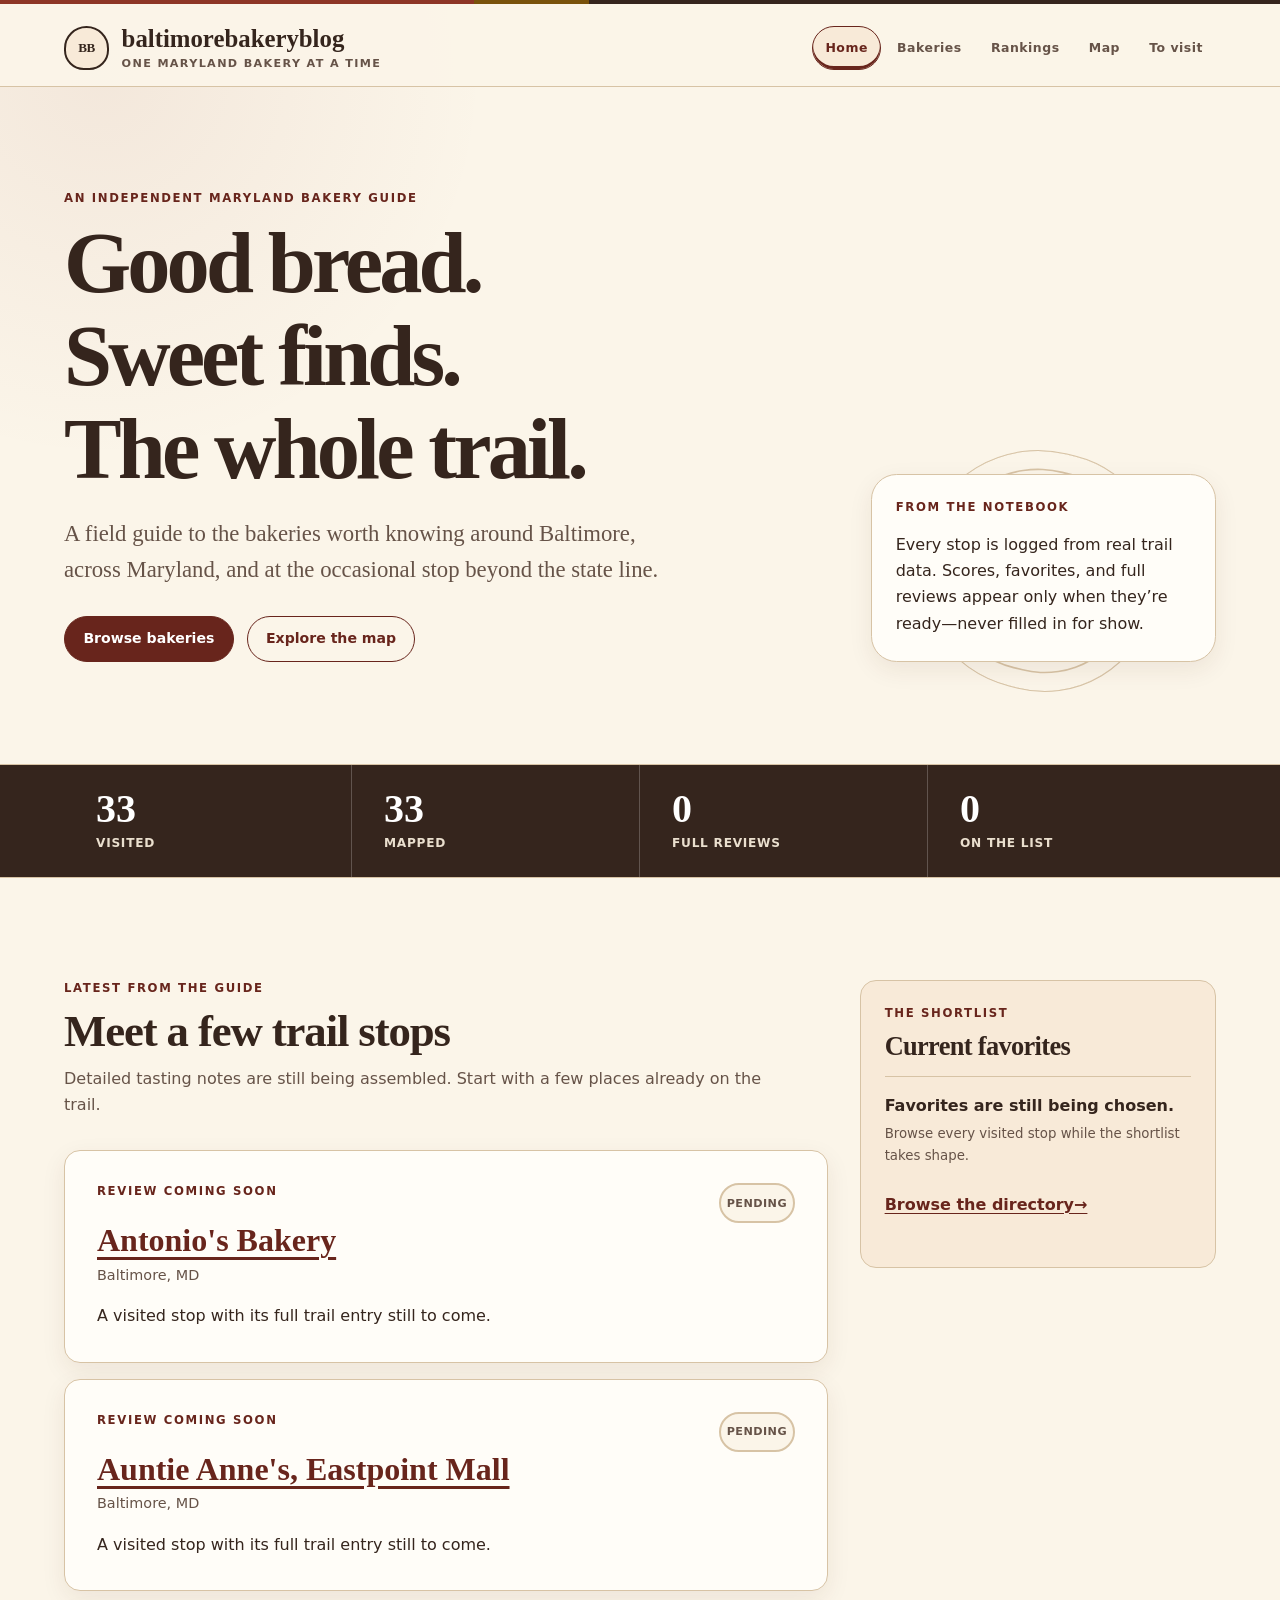
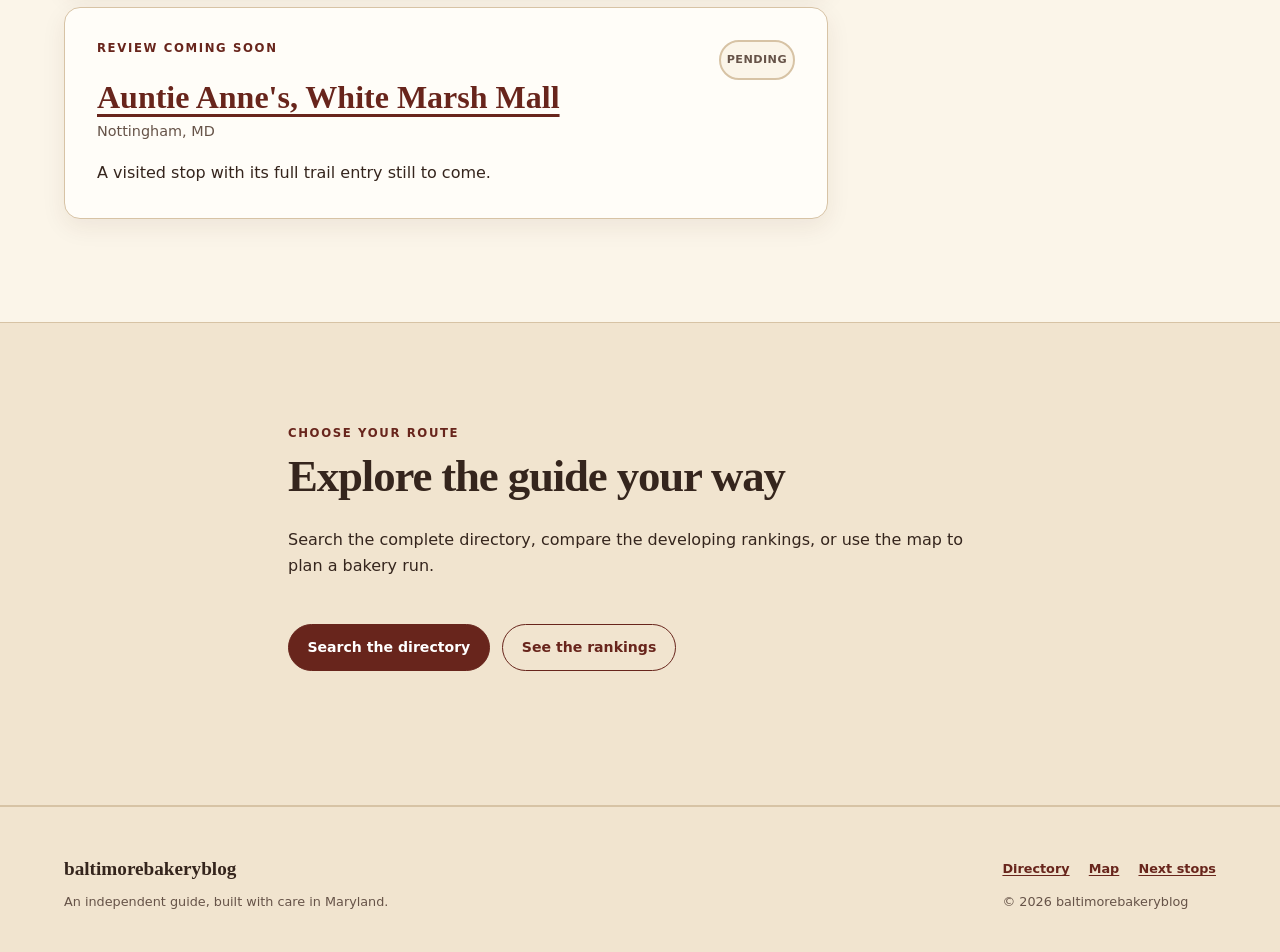
==== index.html @ 878b1496 "Redesign baltimorebakeryblog experience Publish the responsive visual redesign, improved discovery, " ====
<!doctype html>
<html lang="en">
<head>
  <meta charset="utf-8">
  <meta name="viewport" content="width=device-width, initial-scale=1">
  <meta name="description" content="Follow a warm, independent guide to Maryland bakeries with visited stops, tasting notes, rankings, and an interactive trail map.">
  <meta name="theme-color" content="#68251c">
  <title>Maryland Bakery Guide | baltimorebakeryblog</title>
  <link rel="stylesheet" href="style.css">
</head>
<body data-page="home">
  <a class="skip-link" href="#main-content">Skip to main content</a>
  <div class="site-shell">
    <header class="site-header">
      <div class="container header-inner">
        <a class="brand" href="index.html" aria-label="baltimorebakeryblog home">
          <span class="brand-mark" aria-hidden="true">BB</span>
          <span class="brand-copy"><strong>baltimorebakeryblog</strong><small>One Maryland bakery at a time</small></span>
        </a>
        <nav class="site-nav" aria-label="Primary navigation">
          <a href="index.html" aria-current="page">Home</a>
          <a href="bakeries.html">Bakeries</a>
          <a href="rankings.html">Rankings</a>
          <a href="map.html">Map</a>
          <a href="to-visit.html">To visit</a>
        </nav>
      </div>
    </header>

    <main id="main-content" tabindex="-1">
      <section class="container hero" aria-labelledby="hero-title">
        <div>
          <p class="eyebrow">An independent Maryland bakery guide</p>
          <h1 id="hero-title">Good bread. Sweet finds. The whole trail.</h1>
          <p class="hero-deck">A field guide to the bakeries worth knowing around Baltimore, across Maryland, and at the occasional stop beyond the state line.</p>
          <div class="hero-actions">
            <a class="button button--primary" href="bakeries.html">Browse bakeries</a>
            <a class="button button--secondary" href="map.html">Explore the map</a>
          </div>
        </div>
        <aside class="hero-note" aria-label="About the guide">
          <p class="eyebrow">From the notebook</p>
          <p>Every stop is logged from real trail data. Scores, favorites, and full reviews appear only when they’re ready—never filled in for show.</p>
        </aside>
      </section>

      <section class="stats-band" aria-label="Trail at a glance">
        <div class="container stats-grid" id="trail-stats"></div>
      </section>

      <section class="section">
        <div class="container home-grid">
          <div>
            <div class="section-heading">
              <p class="eyebrow">Latest from the guide</p>
              <h2 id="dispatch-heading">Fresh trail dispatches</h2>
              <p id="dispatch-intro">The most recently visited bakeries, with the notes and scores currently available.</p>
            </div>
            <div class="editorial-stack" id="home-dispatches"></div>
          </div>
          <aside class="favorites-panel" aria-labelledby="favorites-title">
            <p class="eyebrow">The shortlist</p>
            <h2 id="favorites-title">Current favorites</h2>
            <ul class="favorites-list" id="home-favorites"></ul>
          </aside>
        </div>
      </section>

      <section class="section section--tinted">
        <div class="container section-heading">
          <p class="eyebrow">Choose your route</p>
          <h2>Explore the guide your way</h2>
          <p>Search the complete directory, compare the developing rankings, or use the map to plan a bakery run.</p>
          <div class="inline-actions">
            <a class="button button--primary" href="bakeries.html">Search the directory</a>
            <a class="button button--secondary" href="rankings.html">See the rankings</a>
          </div>
        </div>
      </section>
    </main>

    <footer class="site-footer">
      <div class="container footer-inner">
        <div>
          <p class="footer-brand">baltimorebakeryblog</p>
          <p class="footer-note">An independent guide, built with care in Maryland.</p>
        </div>
        <div>
          <nav class="footer-links" aria-label="Footer navigation">
            <a href="bakeries.html">Directory</a>
            <a href="map.html">Map</a>
            <a href="to-visit.html">Next stops</a>
          </nav>
          <p class="footer-meta">&copy; 2026 baltimorebakeryblog</p>
        </div>
      </div>
    </footer>
  </div>
  <script src="data.js" defer></script>
  <script src="app.js" defer></script>
</body>
</html>
---- style.css ----
/* baltimorebakeryblog — responsive editorial design system */

:root {
  --paper: #fbf5e9;
  --paper-deep: #f1e4cf;
  --surface: #fffdf8;
  --surface-warm: #f8ead8;
  --ink: #35251d;
  --ink-soft: #665348;
  --brick: #8d3526;
  --brick-dark: #68251c;
  --gold: #79520b;
  --blue: #165d6c;
  --sage: #46614b;
  --rule: #d7c3a5;
  --shadow: 0 18px 50px rgba(72, 42, 24, 0.10);
  --shadow-small: 0 8px 24px rgba(72, 42, 24, 0.08);
  --radius-small: 0.6rem;
  --radius: 1rem;
  --radius-large: 1.6rem;
  --content: 72rem;
  --reading: 46rem;
  --space-1: 0.5rem;
  --space-2: 0.75rem;
  --space-3: 1rem;
  --space-4: 1.5rem;
  --space-5: 2rem;
  --space-6: 3rem;
  --space-7: 4.5rem;
  --serif: Georgia, "Times New Roman", serif;
  --sans: Inter, ui-sans-serif, system-ui, -apple-system, BlinkMacSystemFont, "Segoe UI", sans-serif;
}

*,
*::before,
*::after {
  box-sizing: border-box;
}

html {
  color-scheme: light;
  scroll-behavior: smooth;
}

body {
  min-width: 0;
  margin: 0;
  background:
    radial-gradient(circle at 8% 3%, rgba(141, 53, 38, 0.07), transparent 24rem),
    var(--paper);
  color: var(--ink);
  font-family: var(--sans);
  font-size: 1rem;
  line-height: 1.65;
  -webkit-font-smoothing: antialiased;
}

body::before {
  position: fixed;
  inset: 0 0 auto;
  z-index: 10;
  height: 0.25rem;
  background: linear-gradient(90deg, var(--brick) 0 37%, var(--gold) 37% 46%, var(--ink) 46% 100%);
  content: "";
}

a {
  color: var(--brick-dark);
  text-decoration-thickness: 0.09em;
  text-underline-offset: 0.18em;
}

a:hover {
  color: var(--brick);
}

button,
input,
select {
  font: inherit;
}

button,
select {
  cursor: pointer;
}

button:disabled {
  cursor: not-allowed;
  opacity: 0.52;
}

:focus-visible {
  outline: 3px solid var(--blue);
  outline-offset: 3px;
}

[hidden] {
  display: none !important;
}

.skip-link {
  position: fixed;
  top: 0.6rem;
  left: 0.75rem;
  z-index: 1000;
  padding: 0.75rem 1rem;
  transform: translateY(-160%);
  border-radius: var(--radius-small);
  background: var(--ink);
  color: #fff;
  font-weight: 800;
}

.skip-link:focus {
  transform: translateY(0);
}

.site-shell {
  min-height: 100vh;
}

.container {
  width: min(100% - 2rem, var(--content));
  margin-inline: auto;
}

.site-header {
  border-bottom: 1px solid var(--rule);
  background: rgba(251, 245, 233, 0.96);
}

.header-inner {
  display: grid;
  grid-template-columns: minmax(15rem, 1fr) auto;
  gap: 1.5rem 2rem;
  align-items: end;
  padding-block: 1.6rem 1rem;
}

.brand {
  display: inline-flex;
  gap: 0.8rem;
  align-items: center;
  width: fit-content;
  color: var(--ink);
  text-decoration: none;
}

.brand:hover {
  color: var(--brick-dark);
}

.brand-mark {
  display: grid;
  flex: 0 0 auto;
  width: 2.8rem;
  height: 2.8rem;
  place-items: center;
  border: 2px solid currentColor;
  border-radius: 50% 50% 44% 44%;
  background: var(--surface-warm);
  font-family: var(--serif);
  font-size: 0.82rem;
  font-weight: 800;
  letter-spacing: -0.05em;
}

.brand-copy {
  display: grid;
  line-height: 1.05;
}

.brand-copy strong {
  font-family: var(--serif);
  font-size: clamp(1.2rem, 2vw, 1.55rem);
}

.brand-copy small {
  margin-top: 0.35rem;
  color: var(--ink-soft);
  font-size: 0.7rem;
  font-weight: 800;
  letter-spacing: 0.12em;
  text-transform: uppercase;
}

.site-nav {
  display: flex;
  flex-wrap: wrap;
  gap: 0.2rem;
  justify-content: flex-end;
}

.site-nav a {
  display: inline-flex;
  min-height: 2.75rem;
  align-items: center;
  padding: 0.55rem 0.75rem;
  border: 1px solid transparent;
  border-radius: 999px;
  color: var(--ink-soft);
  font-size: 0.78rem;
  font-weight: 800;
  letter-spacing: 0.04em;
  line-height: 1.2;
  text-align: center;
  text-decoration: none;
}

.site-nav a:hover {
  border-color: var(--rule);
  color: var(--brick-dark);
  background: var(--surface);
}

.site-nav a[aria-current="page"] {
  border-color: var(--brick-dark);
  color: var(--brick-dark);
  background: var(--surface-warm);
  box-shadow: inset 0 -3px 0 var(--brick-dark);
}

main {
  min-height: 50vh;
}

h1,
h2,
h3,
p {
  overflow-wrap: break-word;
}

h1,
h2,
h3 {
  margin-top: 0;
  color: var(--ink);
  font-family: var(--serif);
  line-height: 1.08;
  text-wrap: balance;
}

h1 {
  font-size: clamp(2.35rem, 7vw, 5.4rem);
  letter-spacing: -0.045em;
}

h2 {
  font-size: clamp(1.7rem, 4vw, 2.8rem);
  letter-spacing: -0.025em;
}

h3 {
  font-size: clamp(1.2rem, 2vw, 1.5rem);
}

.eyebrow {
  margin: 0 0 0.65rem;
  color: var(--brick-dark);
  font-family: var(--sans);
  font-size: 0.73rem;
  font-weight: 850;
  letter-spacing: 0.14em;
  line-height: 1.4;
  text-transform: uppercase;
}

.hero {
  position: relative;
  display: grid;
  min-height: min(42rem, calc(100vh - 6.5rem));
  grid-template-columns: minmax(0, 1.35fr) minmax(16rem, 0.65fr);
  gap: clamp(2rem, 7vw, 6rem);
  align-items: center;
  padding-block: clamp(3.2rem, 8vw, 7.5rem);
}

.hero::after {
  position: absolute;
  right: 5%;
  bottom: 11%;
  z-index: -1;
  width: min(25vw, 15rem);
  aspect-ratio: 1;
  border: 1px solid var(--rule);
  border-radius: 52% 48% 48% 52%;
  box-shadow: inset 0 0 0 1.1rem var(--paper), inset 0 0 0 1.2rem var(--rule);
  content: "";
  transform: rotate(14deg);
}

.hero h1 {
  max-width: 13ch;
  margin-bottom: 1.25rem;
}

.hero-deck {
  max-width: 39rem;
  margin: 0;
  color: var(--ink-soft);
  font-family: var(--serif);
  font-size: clamp(1.12rem, 2.2vw, 1.42rem);
  line-height: 1.55;
}

.hero-actions,
.inline-actions {
  display: flex;
  flex-wrap: wrap;
  gap: 0.8rem;
  margin-top: 1.8rem;
}

.button {
  display: inline-flex;
  min-height: 2.9rem;
  align-items: center;
  justify-content: center;
  padding: 0.72rem 1.15rem;
  border: 1px solid var(--brick-dark);
  border-radius: 999px;
  font-size: 0.88rem;
  font-weight: 800;
  line-height: 1.2;
  text-align: center;
  text-decoration: none;
}

.button--primary {
  background: var(--brick-dark);
  color: #fff;
}

.button--primary:hover {
  background: var(--brick);
  color: #fff;
}

.button--secondary {
  background: transparent;
  color: var(--brick-dark);
}

.button--secondary:hover {
  background: var(--surface-warm);
  color: var(--brick-dark);
}

.hero-note {
  align-self: end;
  padding: 1.5rem;
  border: 1px solid var(--rule);
  border-radius: var(--radius-large);
  background: var(--surface);
  box-shadow: var(--shadow-small);
}

.hero-note p:last-child {
  margin-bottom: 0;
}

.stats-band {
  border-block: 1px solid var(--rule);
  background: var(--ink);
  color: #fff;
}

.stats-grid {
  display: grid;
  grid-template-columns: repeat(4, 1fr);
}

.stat {
  display: grid;
  gap: 0.2rem;
  padding: 1.5rem clamp(0.6rem, 3vw, 2rem);
  border-right: 1px solid rgba(255, 255, 255, 0.22);
}

.stat:last-child {
  border-right: 0;
}

.stat strong {
  font-family: var(--serif);
  font-size: clamp(1.65rem, 4vw, 2.5rem);
  line-height: 1;
}

.stat span {
  color: #eadfce;
  font-size: 0.76rem;
  font-weight: 750;
  letter-spacing: 0.06em;
  text-transform: uppercase;
}

.section {
  padding-block: clamp(3.5rem, 8vw, 7rem);
}

.section--tinted {
  border-block: 1px solid var(--rule);
  background: var(--paper-deep);
}

.section-heading {
  display: grid;
  max-width: 44rem;
  margin-bottom: 2rem;
}

.section-heading h2 {
  margin-bottom: 0.65rem;
}

.section-heading > p:last-child {
  margin: 0;
  color: var(--ink-soft);
}

.home-grid {
  display: grid;
  grid-template-columns: minmax(0, 1.5fr) minmax(16rem, 0.7fr);
  gap: 2rem;
}

.editorial-stack {
  display: grid;
  gap: 1rem;
}

.editorial-card,
.bakery-card,
.backlog-card,
.winner-card {
  border: 1px solid var(--rule);
  border-radius: var(--radius);
  background: var(--surface);
  box-shadow: var(--shadow-small);
}

.editorial-card {
  padding: clamp(1.25rem, 3vw, 2rem);
}

.editorial-card__top {
  display: flex;
  gap: 1rem;
  align-items: start;
  justify-content: space-between;
}

.editorial-card h3 {
  margin-bottom: 0.35rem;
  font-size: clamp(1.35rem, 3vw, 2rem);
}

.editorial-card > p:last-child {
  margin-bottom: 0;
}

.location {
  margin: 0 0 0.8rem;
  color: var(--ink-soft);
  font-size: 0.9rem;
}

.favorites-panel {
  align-self: start;
  padding: 1.5rem;
  border: 1px solid var(--rule);
  border-radius: var(--radius);
  background: var(--surface-warm);
}

.favorites-panel h2 {
  margin-bottom: 1rem;
  font-size: 1.65rem;
}

.favorites-list {
  display: grid;
  gap: 0;
  margin: 0;
  padding: 0;
  list-style: none;
}

.favorites-list li {
  display: flex;
  gap: 1rem;
  align-items: center;
  justify-content: space-between;
  padding-block: 1rem;
  border-top: 1px solid var(--rule);
}

.favorites-list li > span {
  min-width: 0;
}

.favorites-list small {
  display: block;
  margin-top: 0.2rem;
  color: var(--ink-soft);
}

.empty-list-item {
  align-items: start !important;
  flex-direction: column;
}

.text-link {
  display: inline-flex;
  min-height: 2.75rem;
  align-items: center;
  font-weight: 800;
}

.page-intro {
  display: grid;
  max-width: 54rem;
  padding-block: clamp(3.5rem, 8vw, 6.5rem) 2.5rem;
}

.page-intro h1 {
  margin-bottom: 1rem;
}

.page-intro > p:last-child {
  max-width: 42rem;
  margin: 0;
  color: var(--ink-soft);
  font-family: var(--serif);
  font-size: clamp(1.08rem, 2vw, 1.3rem);
}

.filters {
  display: grid;
  grid-template-columns: minmax(14rem, 1.4fr) repeat(2, minmax(10rem, 0.7fr)) auto;
  gap: 1rem;
  align-items: end;
  margin-bottom: 1rem;
  padding: 1.25rem;
  border: 1px solid var(--rule);
  border-radius: var(--radius);
  background: var(--surface);
  box-shadow: var(--shadow-small);
}

.filter-field {
  display: grid;
  min-width: 0;
  gap: 0.4rem;
}

.filter-field label {
  font-size: 0.78rem;
  font-weight: 800;
}

.filter-field input,
.filter-field select {
  width: 100%;
  min-height: 3rem;
  padding: 0.65rem 0.8rem;
  border: 1px solid #806d5d;
  border-radius: var(--radius-small);
  background: #fff;
  color: var(--ink);
}

.filter-field input::placeholder {
  color: #76675c;
  opacity: 1;
}

.result-bar {
  display: flex;
  min-height: 2.75rem;
  align-items: center;
  justify-content: space-between;
  margin-bottom: 1.25rem;
  color: var(--ink-soft);
  font-size: 0.88rem;
}

.result-bar p {
  margin: 0;
  font-weight: 800;
}

.bakery-grid,
.backlog-list {
  display: grid;
  gap: 1rem;
  margin: 0;
  padding: 0 0 var(--space-7);
  list-style: none;
}

.bakery-card {
  display: grid;
  grid-template-columns: auto minmax(0, 1fr) auto;
  gap: 1.25rem;
  align-items: center;
  padding: clamp(1rem, 3vw, 1.5rem);
}

.bakery-card h2,
.backlog-card h2 {
  margin-bottom: 0.35rem;
  font-size: clamp(1.25rem, 3vw, 1.65rem);
}

.bakery-card .eyebrow,
.backlog-card .eyebrow {
  margin-bottom: 0.4rem;
}

.card-arrow {
  display: inline-flex;
  min-height: 2.75rem;
  align-items: center;
  font-size: 0.82rem;
  font-weight: 800;
  white-space: nowrap;
}

.card-note {
  margin: 0.8rem 0 0;
  color: var(--ink-soft);
  font-size: 0.92rem;
}

.status-row {
  display: flex;
  flex-wrap: wrap;
  gap: 0.45rem;
}

.status-chip {
  display: inline-flex;
  width: fit-content;
  align-items: center;
  padding: 0.25rem 0.55rem;
  border: 1px solid var(--rule);
  border-radius: 999px;
  background: var(--paper);
  color: var(--ink-soft);
  font-size: 0.7rem;
  font-weight: 800;
  line-height: 1.3;
}

.status-chip--favorite {
  border-color: var(--gold);
  color: var(--gold);
  background: #fff8de;
}

.score {
  display: inline-flex;
  min-width: 3.2rem;
  min-height: 3.2rem;
  align-items: center;
  justify-content: center;
  padding: 0.35rem;
  border: 2px solid var(--brick-dark);
  border-radius: 50%;
  background: var(--brick-dark);
  color: #fff;
  font-family: var(--serif);
  font-size: 1rem;
  font-weight: 800;
  line-height: 1;
  text-align: center;
  white-space: nowrap;
}

.score--small {
  min-width: 2.5rem;
  min-height: 2.5rem;
  font-size: 0.82rem;
}

.score--pending {
  min-width: 4.8rem;
  border-color: var(--rule);
  border-radius: 999px;
  background: var(--paper);
  color: var(--ink-soft);
  font-family: var(--sans);
  font-size: 0.7rem;
  letter-spacing: 0.04em;
  text-transform: uppercase;
}

.score--pending.score--small {
  min-width: 4.4rem;
}

.empty-panel {
  padding: clamp(1.5rem, 4vw, 2.5rem);
  border: 1px dashed #987d61;
  border-radius: var(--radius);
  background: var(--surface);
}

.empty-panel--wide {
  grid-column: 1 / -1;
}

.empty-panel h2,
.empty-panel h3 {
  margin-bottom: 0.65rem;
}

.empty-panel > p:not(.eyebrow) {
  max-width: 38rem;
  color: var(--ink-soft);
}

.rankings-layout {
  display: grid;
  grid-template-columns: minmax(0, 1.15fr) minmax(17rem, 0.85fr);
  gap: 2.5rem;
  padding-bottom: var(--space-7);
}

.ranking-list {
  margin: 0;
  padding: 0;
  counter-reset: ranking;
  list-style: none;
}

.ranking-row {
  position: relative;
  display: grid;
  grid-template-columns: minmax(0, 1fr) auto;
  gap: 1rem;
  align-items: center;
  padding: 1.25rem 0 1.25rem 3.25rem;
  border-bottom: 1px solid var(--rule);
  counter-increment: ranking;
}

.ranking-row::before {
  position: absolute;
  margin-left: -3.25rem;
  color: var(--brick-dark);
  content: counter(ranking, decimal-leading-zero);
  font-family: var(--serif);
  font-size: 1.35rem;
  font-weight: 800;
}

.ranking-row h3,
.ranking-row p {
  margin: 0;
}

.ranking-row p {
  margin-top: 0.3rem;
  color: var(--ink-soft);
  font-size: 0.9rem;
}

.winner-grid {
  display: grid;
  gap: 1rem;
}

.winner-card {
  padding: 1.35rem;
}

.winner-card h3 {
  margin-bottom: 0.4rem;
}

.backlog-card {
  display: flex;
  gap: 2rem;
  align-items: center;
  justify-content: space-between;
  padding: clamp(1.25rem, 3vw, 1.75rem);
}

.map-layout {
  padding-bottom: var(--space-7);
}

.map-frame {
  overflow: hidden;
  border: 1px solid var(--rule);
  border-radius: var(--radius-large);
  background: var(--surface);
  box-shadow: var(--shadow);
}

#map {
  width: 100%;
  height: clamp(25rem, 62vh, 40rem);
  min-height: 25rem;
  background: var(--paper-deep);
}

.map-meta {
  display: flex;
  gap: 1rem 2rem;
  align-items: center;
  justify-content: space-between;
  padding: 1rem 1.25rem;
}

.map-legend {
  display: flex;
  flex-wrap: wrap;
  gap: 0.8rem 1.2rem;
  margin: 0;
  padding: 0;
  list-style: none;
}

.map-legend li {
  display: inline-flex;
  gap: 0.4rem;
  align-items: center;
  color: var(--ink-soft);
  font-size: 0.78rem;
  font-weight: 800;
}

.legend-symbol {
  display: grid;
  width: 1.35rem;
  height: 1.35rem;
  place-items: center;
  border-radius: 50%;
  color: #fff;
  font-size: 0.7rem;
  font-weight: 900;
}

.legend-symbol--visited {
  background: var(--brick-dark);
}

.legend-symbol--planned {
  background: var(--sage);
}

#map-status {
  max-width: 42rem;
  margin: 0;
  color: var(--ink-soft);
  font-size: 0.82rem;
  text-align: right;
}

.trail-pin-wrap {
  background: transparent;
  border: 0;
}

.trail-pin {
  display: block;
  width: 1.35rem;
  height: 1.35rem;
  border: 3px solid #fff;
  border-radius: 50% 50% 50% 0;
  box-shadow: 0 1px 5px rgba(0, 0, 0, 0.45);
  transform: rotate(-45deg);
}

.trail-pin--visited {
  background: var(--brick-dark);
}

.trail-pin--planned {
  background: var(--sage);
}

.map-popup {
  display: grid;
  min-width: 11rem;
  gap: 0.25rem;
  color: var(--ink);
  font-family: var(--sans);
}

.map-popup strong {
  font-family: var(--serif);
  font-size: 1rem;
}

.map-popup a {
  min-height: 2.75rem;
  padding-top: 0.6rem;
  font-weight: 800;
}

.map-directory-section {
  padding-top: 3rem;
}

.map-directory-section h2 {
  margin-bottom: 0.5rem;
}

.map-directory-section > p {
  max-width: 44rem;
  color: var(--ink-soft);
}

.map-directory {
  display: grid;
  grid-template-columns: repeat(2, minmax(0, 1fr));
  gap: 0.75rem;
  margin: 1.5rem 0 0;
  padding: 0;
  list-style: none;
}

.map-directory li {
  display: flex;
  gap: 1rem;
  align-items: center;
  justify-content: space-between;
  min-width: 0;
  padding: 1rem;
  border: 1px solid var(--rule);
  border-radius: var(--radius-small);
  background: var(--surface);
}

.map-directory li > span:first-child {
  min-width: 0;
}

.map-directory strong,
.map-directory small {
  display: block;
}

.map-directory small {
  margin-top: 0.25rem;
  color: var(--ink-soft);
}

.map-directory a {
  flex: 0 0 auto;
  font-size: 0.8rem;
  font-weight: 800;
}

.review-article {
  padding-block: clamp(2.5rem, 7vw, 6rem);
}

.review-hero {
  padding: clamp(1.5rem, 5vw, 3.5rem);
  border: 1px solid var(--rule);
  border-radius: var(--radius-large);
  background: var(--surface-warm);
  box-shadow: var(--shadow);
}

.back-link {
  display: inline-flex;
  min-height: 2.75rem;
  align-items: center;
  margin-bottom: 2rem;
  font-size: 0.82rem;
  font-weight: 800;
}

.review-hero__title {
  display: flex;
  gap: 1.5rem;
  align-items: start;
  justify-content: space-between;
}

.review-hero h1 {
  max-width: 14ch;
  margin-bottom: 0.75rem;
  font-size: clamp(2.4rem, 7vw, 5rem);
}

.review-deck {
  margin: 0;
  color: var(--ink-soft);
  font-family: var(--serif);
  font-size: 1.2rem;
}

.fact-grid {
  display: grid;
  grid-template-columns: repeat(auto-fit, minmax(9rem, 1fr));
  gap: 1rem;
  margin: 2.5rem 0 1.5rem;
}

.fact-grid div {
  min-width: 0;
  padding-top: 0.75rem;
  border-top: 1px solid var(--rule);
}

.fact-grid dt {
  color: var(--ink-soft);
  font-size: 0.68rem;
  font-weight: 850;
  letter-spacing: 0.11em;
  text-transform: uppercase;
}

.fact-grid dd {
  margin: 0.35rem 0 0;
  font-family: var(--serif);
  font-weight: 700;
  overflow-wrap: anywhere;
}

.review-copy {
  width: min(100%, var(--reading));
  margin: clamp(3rem, 8vw, 6rem) auto;
}

.review-copy > h2 {
  margin-bottom: 1.5rem;
}

.review-copy > p {
  font-family: var(--serif);
  font-size: 1.12rem;
  line-height: 1.8;
}

.review-coming-soon {
  margin-top: 1.5rem;
}

.next-stop {
  display: flex;
  gap: 2rem;
  align-items: center;
  justify-content: space-between;
  padding: clamp(1.5rem, 4vw, 2.5rem);
  border-radius: var(--radius);
  background: var(--ink);
  color: #fff;
}

.next-stop h2,
.next-stop .eyebrow {
  color: #fff;
}

.next-stop h2,
.next-stop p {
  margin-bottom: 0;
}

.next-stop .button--primary {
  border-color: #fff;
  background: #fff;
  color: var(--brick-dark);
}

.not-found {
  max-width: 46rem;
  margin: clamp(4rem, 12vw, 9rem) auto;
  padding: clamp(1.5rem, 5vw, 3.5rem);
  border: 1px solid var(--rule);
  border-radius: var(--radius-large);
  background: var(--surface);
  box-shadow: var(--shadow);
  text-align: center;
}

.not-found h1 {
  margin-bottom: 1rem;
  font-size: clamp(2.2rem, 7vw, 4rem);
}

.not-found p:not(.eyebrow) {
  color: var(--ink-soft);
}

.not-found .button {
  margin-top: 1rem;
}

.site-footer {
  border-top: 1px solid var(--rule);
  background: var(--paper-deep);
}

.footer-inner {
  display: grid;
  grid-template-columns: minmax(0, 1fr) auto;
  gap: 2rem;
  align-items: end;
  padding-block: 2.5rem;
}

.footer-brand {
  margin: 0 0 0.4rem;
  font-family: var(--serif);
  font-size: 1.2rem;
  font-weight: 800;
}

.footer-note,
.footer-meta {
  margin: 0;
  color: var(--ink-soft);
  font-size: 0.8rem;
}

.footer-links {
  display: flex;
  flex-wrap: wrap;
  gap: 0.5rem 1.2rem;
  justify-content: flex-end;
}

.footer-links a {
  min-height: 2.75rem;
  align-content: center;
  font-size: 0.8rem;
  font-weight: 800;
}

@media (max-width: 880px) {
  .header-inner {
    grid-template-columns: 1fr;
    align-items: start;
  }

  .site-nav {
    justify-content: flex-start;
  }

  .hero,
  .home-grid,
  .rankings-layout {
    grid-template-columns: 1fr;
  }

  .hero {
    min-height: auto;
  }

  .hero-note {
    max-width: 35rem;
  }

  .filters {
    grid-template-columns: 1fr 1fr;
  }

  .filter-field:first-child {
    grid-column: 1 / -1;
  }

  .map-meta {
    align-items: start;
    flex-direction: column;
  }

  #map-status {
    text-align: left;
  }

  .map-directory {
    grid-template-columns: 1fr;
  }
}

@media (max-width: 600px) {
  :root {
    --space-7: 3.5rem;
  }

  .container {
    width: min(100% - 1.25rem, var(--content));
  }

  .header-inner {
    gap: 1rem;
    padding-top: 1.2rem;
  }

  .site-nav {
    display: grid;
    width: 100%;
    grid-template-columns: repeat(2, minmax(0, 1fr));
  }

  .site-nav a {
    width: 100%;
    border-radius: var(--radius-small);
  }

  .stats-grid {
    grid-template-columns: repeat(2, 1fr);
  }

  .stat:nth-child(2) {
    border-right: 0;
  }

  .stat:nth-child(-n + 2) {
    border-bottom: 1px solid rgba(255, 255, 255, 0.22);
  }

  .filters {
    grid-template-columns: 1fr;
  }

  .filter-field:first-child {
    grid-column: auto;
  }

  .bakery-card {
    grid-template-columns: auto minmax(0, 1fr);
    align-items: start;
  }

  .card-arrow {
    grid-column: 2;
  }

  .backlog-card,
  .next-stop,
  .footer-inner {
    align-items: start;
    flex-direction: column;
  }

  .footer-inner {
    grid-template-columns: 1fr;
  }

  .footer-links {
    justify-content: flex-start;
  }

  .review-hero__title {
    flex-direction: column-reverse;
  }

  .map-directory li {
    align-items: start;
    flex-direction: column;
  }
}

@media (max-width: 360px) {
  .brand-copy strong {
    font-size: 1.05rem;
  }

  .brand-copy small {
    font-size: 0.62rem;
    letter-spacing: 0.08em;
  }

  .hero-actions,
  .inline-actions {
    align-items: stretch;
    flex-direction: column;
  }

  .button {
    width: 100%;
  }

  .bakery-card {
    gap: 0.8rem;
  }

  .bakery-card__score .score {
    min-width: 4.2rem;
    min-height: 2.5rem;
    border-radius: 999px;
    font-size: 0.7rem;
  }
}

@media (prefers-reduced-motion: reduce) {
  *,
  *::before,
  *::after {
    scroll-behavior: auto !important;
    transition-duration: 0.01ms !important;
    animation-duration: 0.01ms !important;
    animation-iteration-count: 1 !important;
  }
}
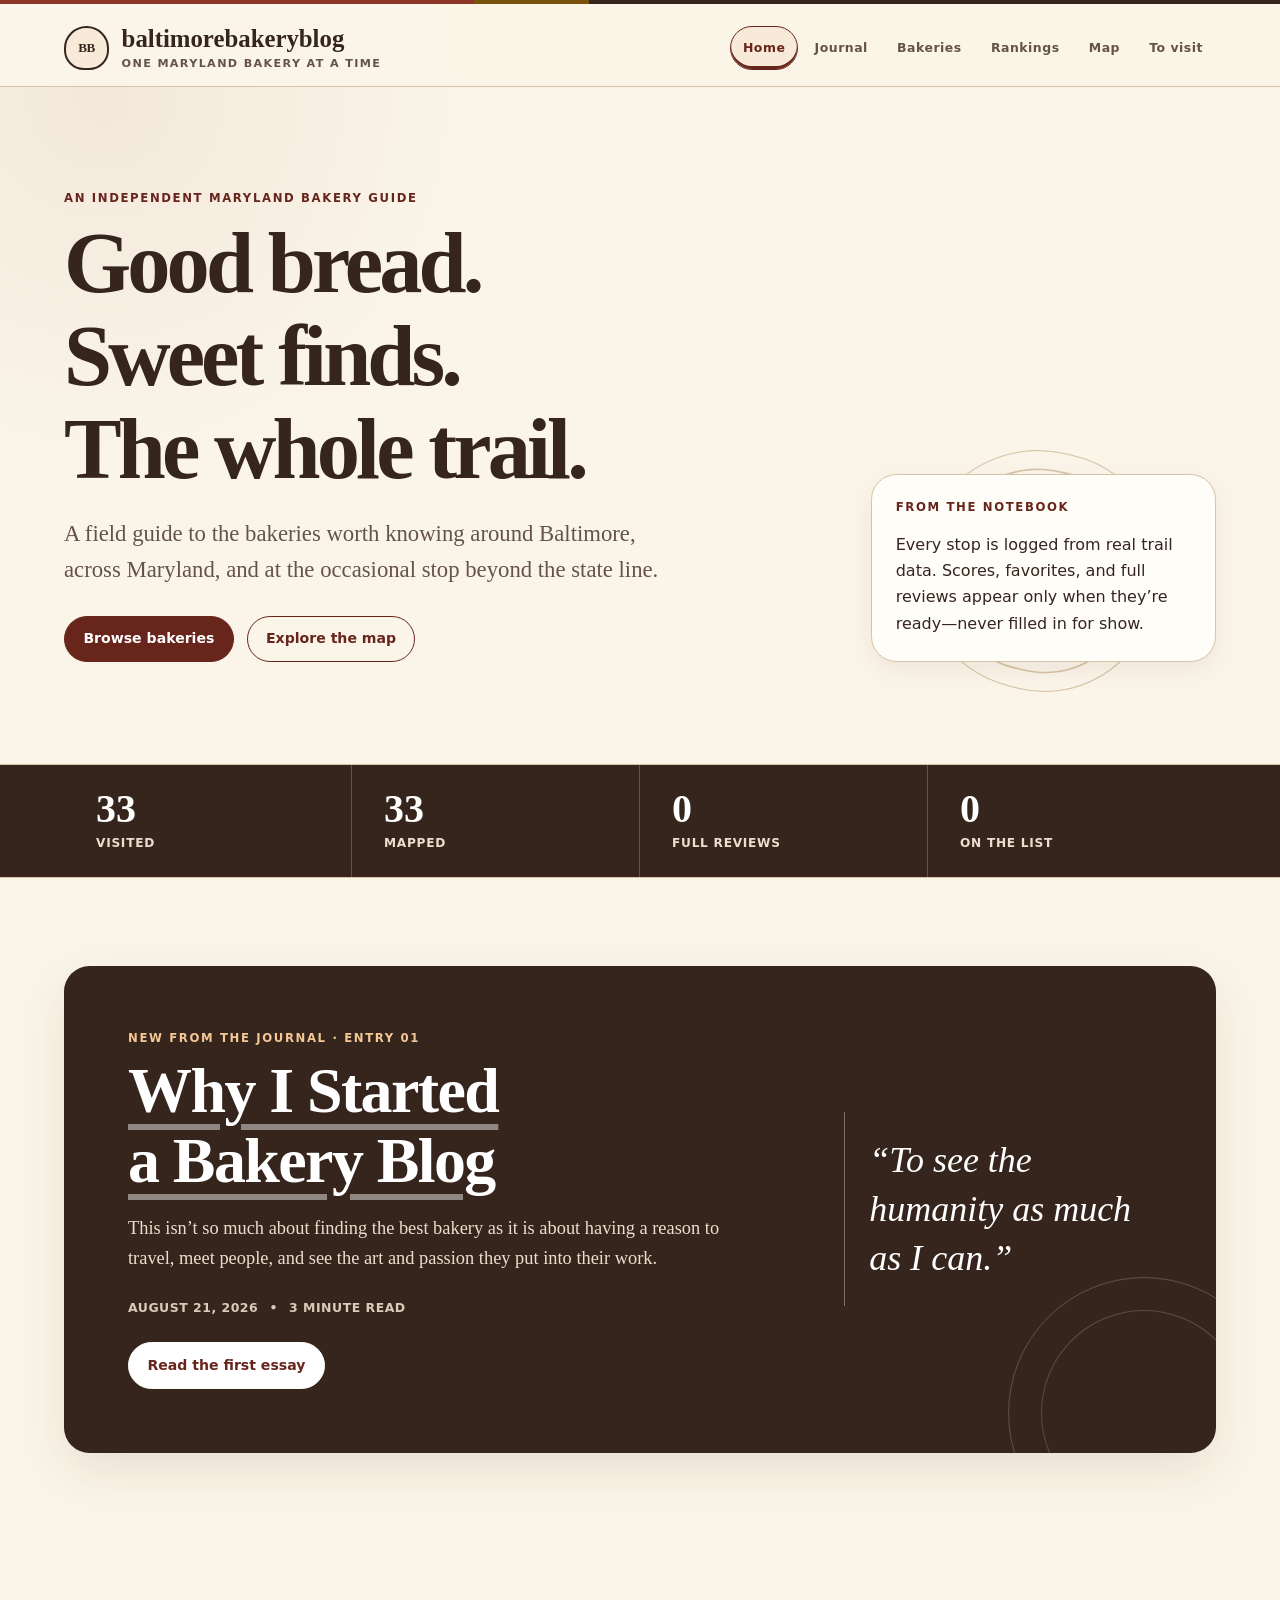
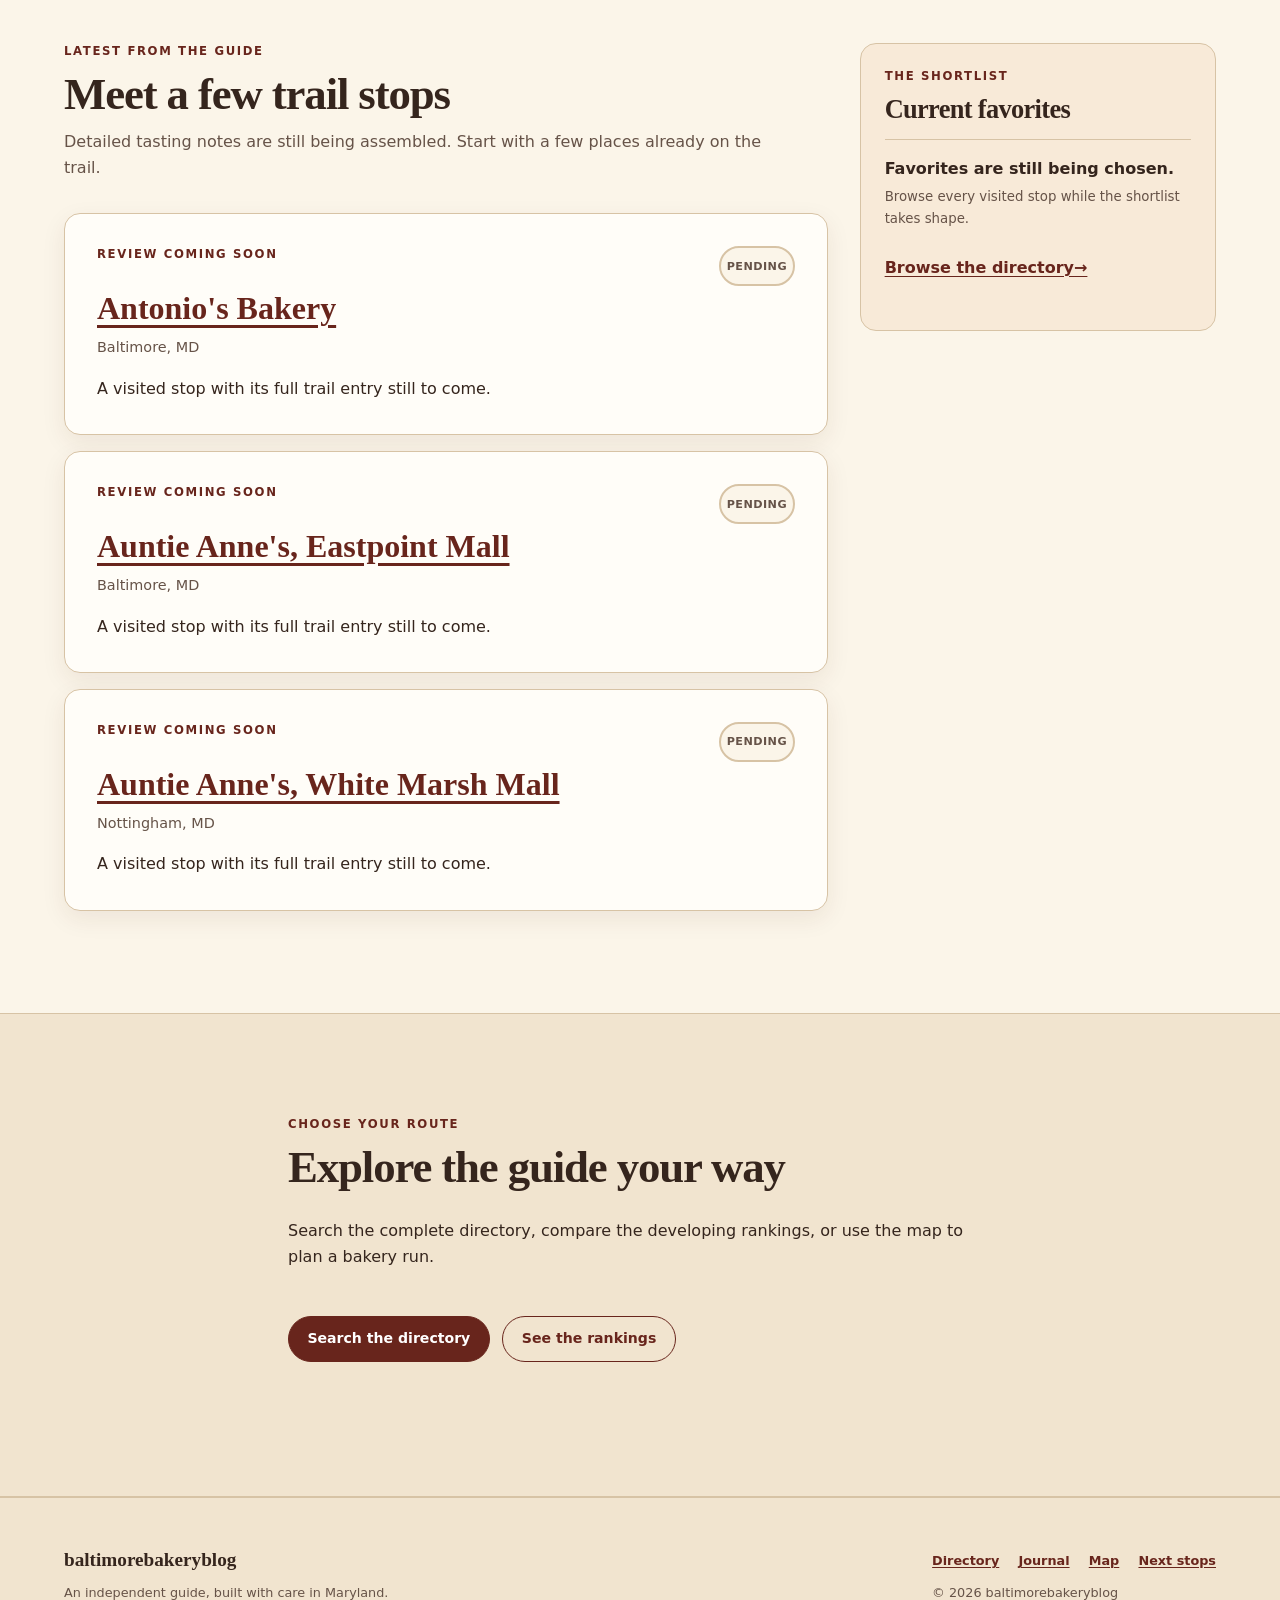
==== commit b61d9004: "Add first journal post Publish the Journal, feature “Why I Started a Bakery Blog” on the homepage, a" ====
--- a/index.html
+++ b/index.html
@@ -6,7 +6,7 @@
   <meta name="description" content="Follow a warm, independent guide to Maryland bakeries with visited stops, tasting notes, rankings, and an interactive trail map.">
   <meta name="theme-color" content="#68251c">
   <title>Maryland Bakery Guide | baltimorebakeryblog</title>
-  <link rel="stylesheet" href="style.css">
+  <link rel="stylesheet" href="style.css?v=20260821-post1">
 </head>
 <body data-page="home">
   <a class="skip-link" href="#main-content">Skip to main content</a>
@@ -19,6 +19,7 @@
         </a>
         <nav class="site-nav" aria-label="Primary navigation">
           <a href="index.html" aria-current="page">Home</a>
+          <a href="blog.html">Journal</a>
           <a href="bakeries.html">Bakeries</a>
           <a href="rankings.html">Rankings</a>
           <a href="map.html">Map</a>
@@ -46,6 +47,19 @@
 
       <section class="stats-band" aria-label="Trail at a glance">
         <div class="container stats-grid" id="trail-stats"></div>
+      </section>
+
+      <section class="section journal-feature-section" aria-labelledby="home-journal-title">
+        <div class="container journal-feature">
+          <div class="journal-feature__copy">
+            <p class="eyebrow">New from the journal · Entry 01</p>
+            <h2 id="home-journal-title"><a href="why-i-started-a-bakery-blog.html">Why I Started a Bakery Blog</a></h2>
+            <p>This isn’t so much about finding the best bakery as it is about having a reason to travel, meet people, and see the art and passion they put into their work.</p>
+            <div class="article-meta" aria-label="Article details"><time datetime="2026-08-21">August 21, 2026</time><span aria-hidden="true">•</span><span>3 minute read</span></div>
+            <a class="button button--primary" href="why-i-started-a-bakery-blog.html">Read the first essay</a>
+          </div>
+          <blockquote class="journal-feature__quote"><p>“To see the humanity as much as I can.”</p></blockquote>
+        </div>
       </section>
 
       <section class="section">
@@ -88,6 +102,7 @@
         <div>
           <nav class="footer-links" aria-label="Footer navigation">
             <a href="bakeries.html">Directory</a>
+            <a href="blog.html">Journal</a>
             <a href="map.html">Map</a>
             <a href="to-visit.html">Next stops</a>
           </nav>
@@ -97,6 +112,6 @@
     </footer>
   </div>
   <script src="data.js" defer></script>
-  <script src="app.js" defer></script>
+  <script src="app.js?v=878b149" defer></script>
 </body>
 </html>
--- a/style.css
+++ b/style.css
@@ -458,6 +458,12 @@
   font-size: clamp(1.35rem, 3vw, 2rem);
 }
 
+.editorial-card h3 a {
+  display: inline-flex;
+  min-height: 44px;
+  align-items: center;
+}
+
 .editorial-card > p:last-child {
   margin-bottom: 0;
 }
@@ -518,6 +524,353 @@
   min-height: 2.75rem;
   align-items: center;
   font-weight: 800;
+}
+
+.journal-feature-section {
+  padding-block: clamp(2.75rem, 7vw, 5.5rem);
+}
+
+.journal-feature {
+  position: relative;
+  display: grid;
+  overflow: hidden;
+  grid-template-columns: minmax(0, 1.35fr) minmax(15rem, 0.65fr);
+  gap: clamp(2rem, 6vw, 5rem);
+  align-items: center;
+  padding: clamp(1.6rem, 5vw, 4rem);
+  border-radius: var(--radius-large);
+  background: var(--ink);
+  box-shadow: var(--shadow);
+  color: #fff;
+}
+
+.journal-feature::after {
+  position: absolute;
+  right: -4rem;
+  bottom: -6rem;
+  width: 17rem;
+  aspect-ratio: 1;
+  border: 1px solid rgba(255, 255, 255, 0.18);
+  border-radius: 50%;
+  box-shadow: inset 0 0 0 2rem var(--ink), inset 0 0 0 calc(2rem + 1px) rgba(255, 255, 255, 0.18);
+  content: "";
+}
+
+.journal-feature__copy {
+  position: relative;
+  z-index: 1;
+}
+
+.journal-feature .eyebrow,
+.article-hero .eyebrow {
+  color: #f4c795;
+}
+
+.journal-feature h2 {
+  max-width: 14ch;
+  margin-bottom: 1rem;
+  font-size: clamp(2rem, 5vw, 4rem);
+}
+
+.journal-feature h2 a {
+  color: #fff;
+  text-decoration-color: rgba(255, 255, 255, 0.45);
+}
+
+.journal-feature__copy > p:not(.eyebrow) {
+  max-width: 42rem;
+  color: #eadfce;
+  font-family: var(--serif);
+  font-size: 1.15rem;
+}
+
+.article-meta {
+  display: flex;
+  flex-wrap: wrap;
+  gap: 0.35rem 0.7rem;
+  align-items: center;
+  color: var(--ink-soft);
+  font-size: 0.78rem;
+  font-weight: 800;
+  letter-spacing: 0.04em;
+  text-transform: uppercase;
+}
+
+.journal-feature .article-meta {
+  margin-top: 1.5rem;
+  color: #d9cbb8;
+}
+
+.journal-feature .button--primary {
+  margin-top: 1.5rem;
+  border-color: #fff;
+  background: #fff;
+  color: var(--brick-dark);
+}
+
+.journal-feature__quote {
+  position: relative;
+  z-index: 1;
+  margin: 0;
+  padding: 1.5rem 0 1.5rem 1.5rem;
+  border-left: 1px solid rgba(255, 255, 255, 0.35);
+}
+
+.journal-feature__quote p {
+  margin: 0;
+  color: #fff;
+  font-family: var(--serif);
+  font-size: clamp(1.45rem, 3vw, 2.25rem);
+  font-style: italic;
+  line-height: 1.35;
+}
+
+.journal-intro {
+  max-width: 62rem;
+  padding-bottom: clamp(2rem, 5vw, 4rem);
+}
+
+.journal-index {
+  padding-bottom: var(--space-7);
+}
+
+.journal-card {
+  display: grid;
+  overflow: hidden;
+  grid-template-columns: auto minmax(0, 1.25fr) minmax(15rem, 0.6fr);
+  border: 1px solid var(--rule);
+  border-radius: var(--radius-large);
+  background: var(--surface);
+  box-shadow: var(--shadow);
+}
+
+.journal-card__number {
+  padding: 1.75rem 1.25rem;
+  border-right: 1px solid var(--rule);
+  color: var(--brick-dark);
+  font-family: var(--serif);
+  font-size: clamp(2rem, 5vw, 4rem);
+  font-weight: 800;
+  line-height: 1;
+}
+
+.journal-card__body {
+  padding: clamp(1.5rem, 4vw, 3rem);
+}
+
+.journal-card__body h2 {
+  max-width: 16ch;
+  margin-bottom: 1rem;
+  font-size: clamp(2rem, 5vw, 3.8rem);
+}
+
+.journal-card__body h2 a {
+  text-decoration-color: var(--rule);
+}
+
+.journal-deck {
+  max-width: 42rem;
+  color: var(--ink-soft);
+  font-family: var(--serif);
+  font-size: 1.12rem;
+  line-height: 1.65;
+}
+
+.journal-card__body .article-meta {
+  margin: 1.5rem 0;
+}
+
+.journal-card__quote {
+  display: grid;
+  margin: 0;
+  padding: clamp(1.5rem, 4vw, 2.5rem);
+  place-items: center;
+  border-left: 1px solid var(--rule);
+  background: var(--surface-warm);
+}
+
+.journal-card__quote p {
+  margin: 0;
+  color: var(--brick-dark);
+  font-family: var(--serif);
+  font-size: clamp(1.4rem, 3vw, 2.15rem);
+  font-style: italic;
+  line-height: 1.35;
+}
+
+.article-hero {
+  background:
+    radial-gradient(circle at 82% 22%, rgba(244, 199, 149, 0.12), transparent 18rem),
+    var(--ink);
+  color: #fff;
+}
+
+.article-hero__inner {
+  max-width: 68rem;
+  padding-block: clamp(2rem, 7vw, 6rem);
+}
+
+.article-hero .back-link {
+  margin-bottom: clamp(2rem, 5vw, 4rem);
+  color: #fff;
+}
+
+.article-hero h1 {
+  max-width: 12ch;
+  margin-bottom: 1.25rem;
+  color: #fff;
+  font-size: clamp(3rem, 9vw, 7.25rem);
+}
+
+.article-deck {
+  max-width: 47rem;
+  margin: 0;
+  color: #eadfce;
+  font-family: var(--serif);
+  font-size: clamp(1.15rem, 2.3vw, 1.55rem);
+  line-height: 1.6;
+}
+
+.article-hero .article-meta {
+  margin-top: 2rem;
+  color: #d9cbb8;
+}
+
+.article-layout {
+  display: grid;
+  grid-template-columns: minmax(0, var(--reading)) minmax(15rem, 0.45fr);
+  gap: clamp(2.5rem, 8vw, 7rem);
+  align-items: start;
+  justify-content: center;
+  padding-block: clamp(3.5rem, 9vw, 7.5rem);
+}
+
+.article-body {
+  min-width: 0;
+}
+
+.article-body > p {
+  margin: 0 0 1.55rem;
+  font-family: var(--serif);
+  font-size: clamp(1.08rem, 2vw, 1.22rem);
+  line-height: 1.85;
+}
+
+.article-body .article-lede {
+  color: var(--brick-dark);
+  font-size: clamp(1.35rem, 3vw, 1.75rem);
+  line-height: 1.65;
+}
+
+.article-divider {
+  display: flex;
+  align-items: center;
+  justify-content: center;
+  margin: clamp(2.5rem, 7vw, 4.5rem) 0;
+}
+
+.article-divider::before,
+.article-divider::after {
+  width: 3rem;
+  height: 1px;
+  background: var(--rule);
+  content: "";
+}
+
+.article-divider span {
+  width: 0.55rem;
+  height: 0.55rem;
+  margin-inline: 0.75rem;
+  border: 1px solid var(--brick-dark);
+  transform: rotate(45deg);
+}
+
+.article-pullquote {
+  margin: clamp(3rem, 7vw, 5rem) 0;
+  padding: 2rem 0;
+  border-block: 1px solid var(--rule);
+}
+
+.article-pullquote p {
+  margin: 0;
+  color: var(--brick-dark);
+  font-family: var(--serif);
+  font-size: clamp(1.55rem, 4vw, 2.45rem);
+  font-style: italic;
+  line-height: 1.45;
+}
+
+.article-body .article-emphasis {
+  margin-block: 2.5rem;
+  color: var(--ink);
+  font-size: clamp(1.7rem, 4vw, 2.5rem);
+  font-style: italic;
+  font-weight: 700;
+  line-height: 1.35;
+}
+
+.word-note {
+  margin-block: clamp(3rem, 7vw, 5rem);
+  padding: clamp(1.5rem, 4vw, 2.75rem);
+  border: 1px solid var(--rule);
+  border-radius: var(--radius-large);
+  background: var(--surface-warm);
+}
+
+.word-note h2 {
+  margin-bottom: 1.2rem;
+}
+
+.word-note > p:last-child {
+  margin-bottom: 0;
+}
+
+.article-ending {
+  margin-top: clamp(3rem, 8vw, 6rem);
+  padding-left: clamp(1.25rem, 4vw, 2.5rem);
+  border-left: 4px solid var(--brick-dark);
+}
+
+.article-ending p {
+  margin: 0;
+  font-family: var(--serif);
+  font-size: clamp(1.7rem, 5vw, 3.25rem);
+  font-weight: 800;
+  line-height: 1.25;
+}
+
+.article-ending p:last-child {
+  color: var(--brick-dark);
+  font-style: italic;
+}
+
+.article-rail {
+  position: sticky;
+  top: 2rem;
+  padding: 1.5rem;
+  border-top: 3px solid var(--brick-dark);
+  background: var(--surface-warm);
+}
+
+.article-rail > p:not(.eyebrow) {
+  color: var(--ink-soft);
+}
+
+.next-essay {
+  display: flex;
+  gap: 2rem;
+  align-items: center;
+  justify-content: space-between;
+  margin-bottom: var(--space-7);
+  padding: clamp(1.5rem, 5vw, 3rem);
+  border: 1px solid var(--rule);
+  border-radius: var(--radius-large);
+  background: var(--paper-deep);
+}
+
+.next-essay h2,
+.next-essay p {
+  margin-bottom: 0;
 }
 
 .page-intro {
@@ -1151,7 +1504,10 @@
 
   .hero,
   .home-grid,
-  .rankings-layout {
+  .rankings-layout,
+  .journal-feature,
+  .journal-card,
+  .article-layout {
     grid-template-columns: 1fr;
   }
 
@@ -1161,6 +1517,25 @@
 
   .hero-note {
     max-width: 35rem;
+  }
+
+  .journal-feature__quote {
+    border-top: 1px solid rgba(255, 255, 255, 0.35);
+    border-left: 0;
+  }
+
+  .journal-card__number {
+    border-right: 0;
+    border-bottom: 1px solid var(--rule);
+  }
+
+  .journal-card__quote {
+    border-top: 1px solid var(--rule);
+    border-left: 0;
+  }
+
+  .article-rail {
+    position: static;
   }
 
   .filters {
@@ -1241,9 +1616,22 @@
 
   .backlog-card,
   .next-stop,
+  .next-essay,
   .footer-inner {
     align-items: start;
     flex-direction: column;
+  }
+
+  .journal-feature {
+    padding: 1.5rem;
+  }
+
+  .article-hero__inner {
+    padding-top: 1.5rem;
+  }
+
+  .article-pullquote {
+    margin-block: 2.5rem;
   }
 
   .footer-inner {
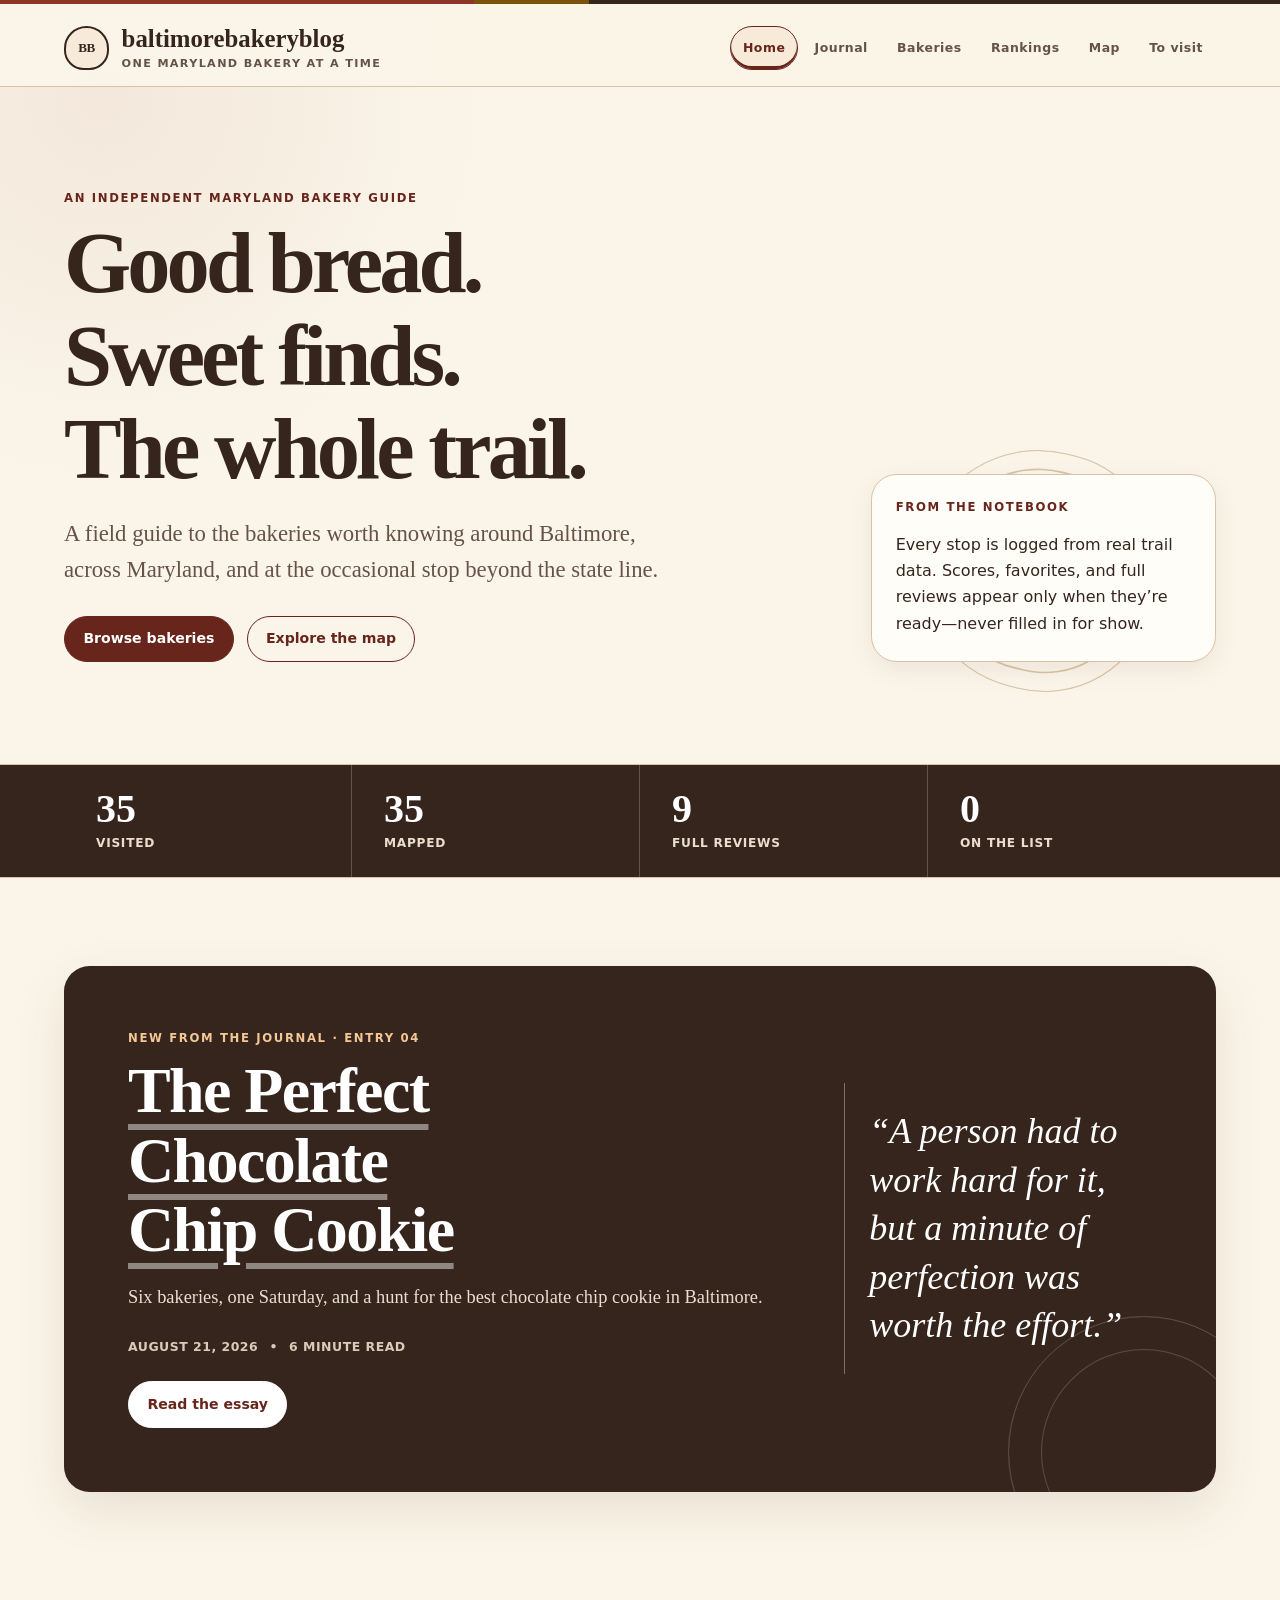
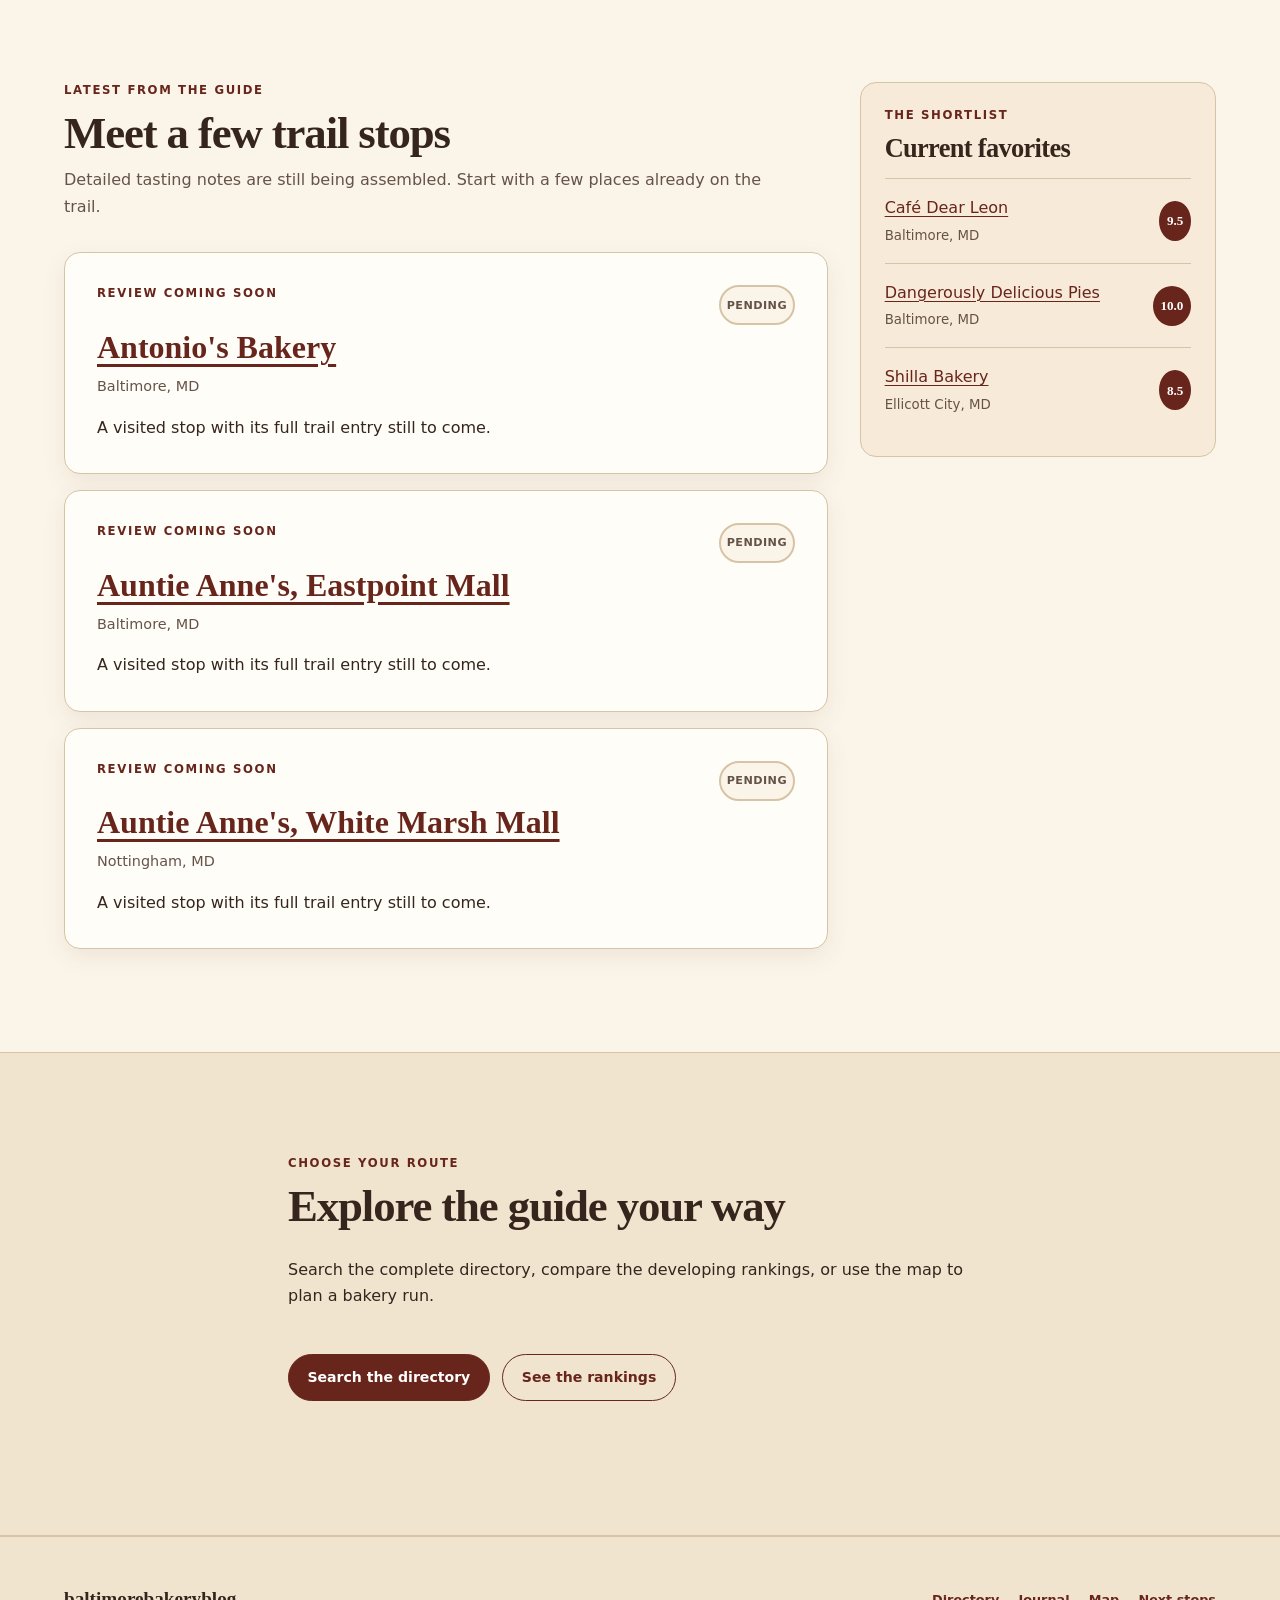
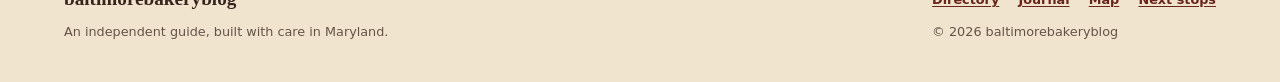
==== commit 20871956: "Add nine bakery reviews and three journal essays Score and write up Café Dear Leon, Fenwick, Ovenbir" ====
--- a/index.html
+++ b/index.html
@@ -52,13 +52,13 @@
       <section class="section journal-feature-section" aria-labelledby="home-journal-title">
         <div class="container journal-feature">
           <div class="journal-feature__copy">
-            <p class="eyebrow">New from the journal · Entry 01</p>
-            <h2 id="home-journal-title"><a href="why-i-started-a-bakery-blog.html">Why I Started a Bakery Blog</a></h2>
-            <p>This isn’t so much about finding the best bakery as it is about having a reason to travel, meet people, and see the art and passion they put into their work.</p>
-            <div class="article-meta" aria-label="Article details"><time datetime="2026-08-21">August 21, 2026</time><span aria-hidden="true">•</span><span>3 minute read</span></div>
-            <a class="button button--primary" href="why-i-started-a-bakery-blog.html">Read the first essay</a>
+            <p class="eyebrow">New from the journal · Entry 04</p>
+            <h2 id="home-journal-title"><a href="the-perfect-chocolate-chip-cookie.html">The Perfect Chocolate Chip Cookie</a></h2>
+            <p>Six bakeries, one Saturday, and a hunt for the best chocolate chip cookie in Baltimore.</p>
+            <div class="article-meta" aria-label="Article details"><time datetime="2026-08-21">August 21, 2026</time><span aria-hidden="true">•</span><span>6 minute read</span></div>
+            <a class="button button--primary" href="the-perfect-chocolate-chip-cookie.html">Read the essay</a>
           </div>
-          <blockquote class="journal-feature__quote"><p>“To see the humanity as much as I can.”</p></blockquote>
+          <blockquote class="journal-feature__quote"><p>“A person had to work hard for it, but a minute of perfection was worth the effort.”</p></blockquote>
         </div>
       </section>
 
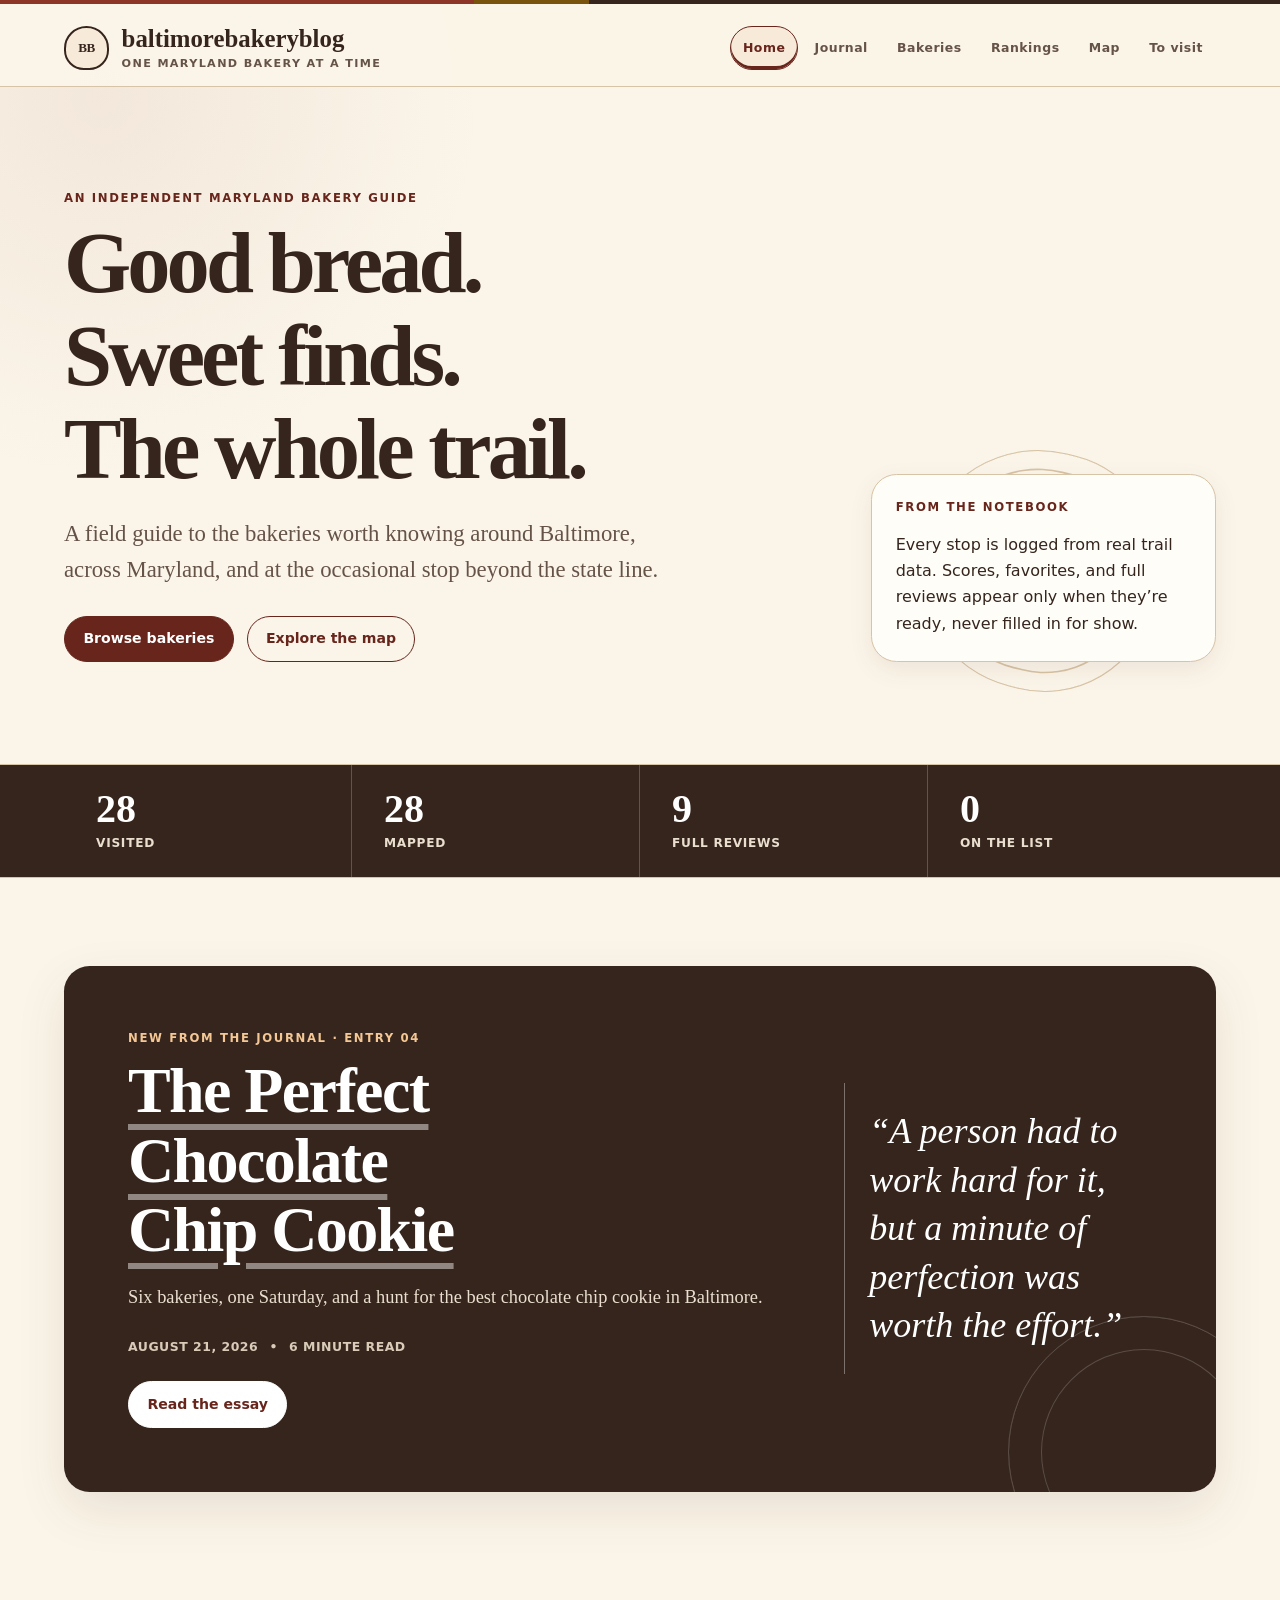
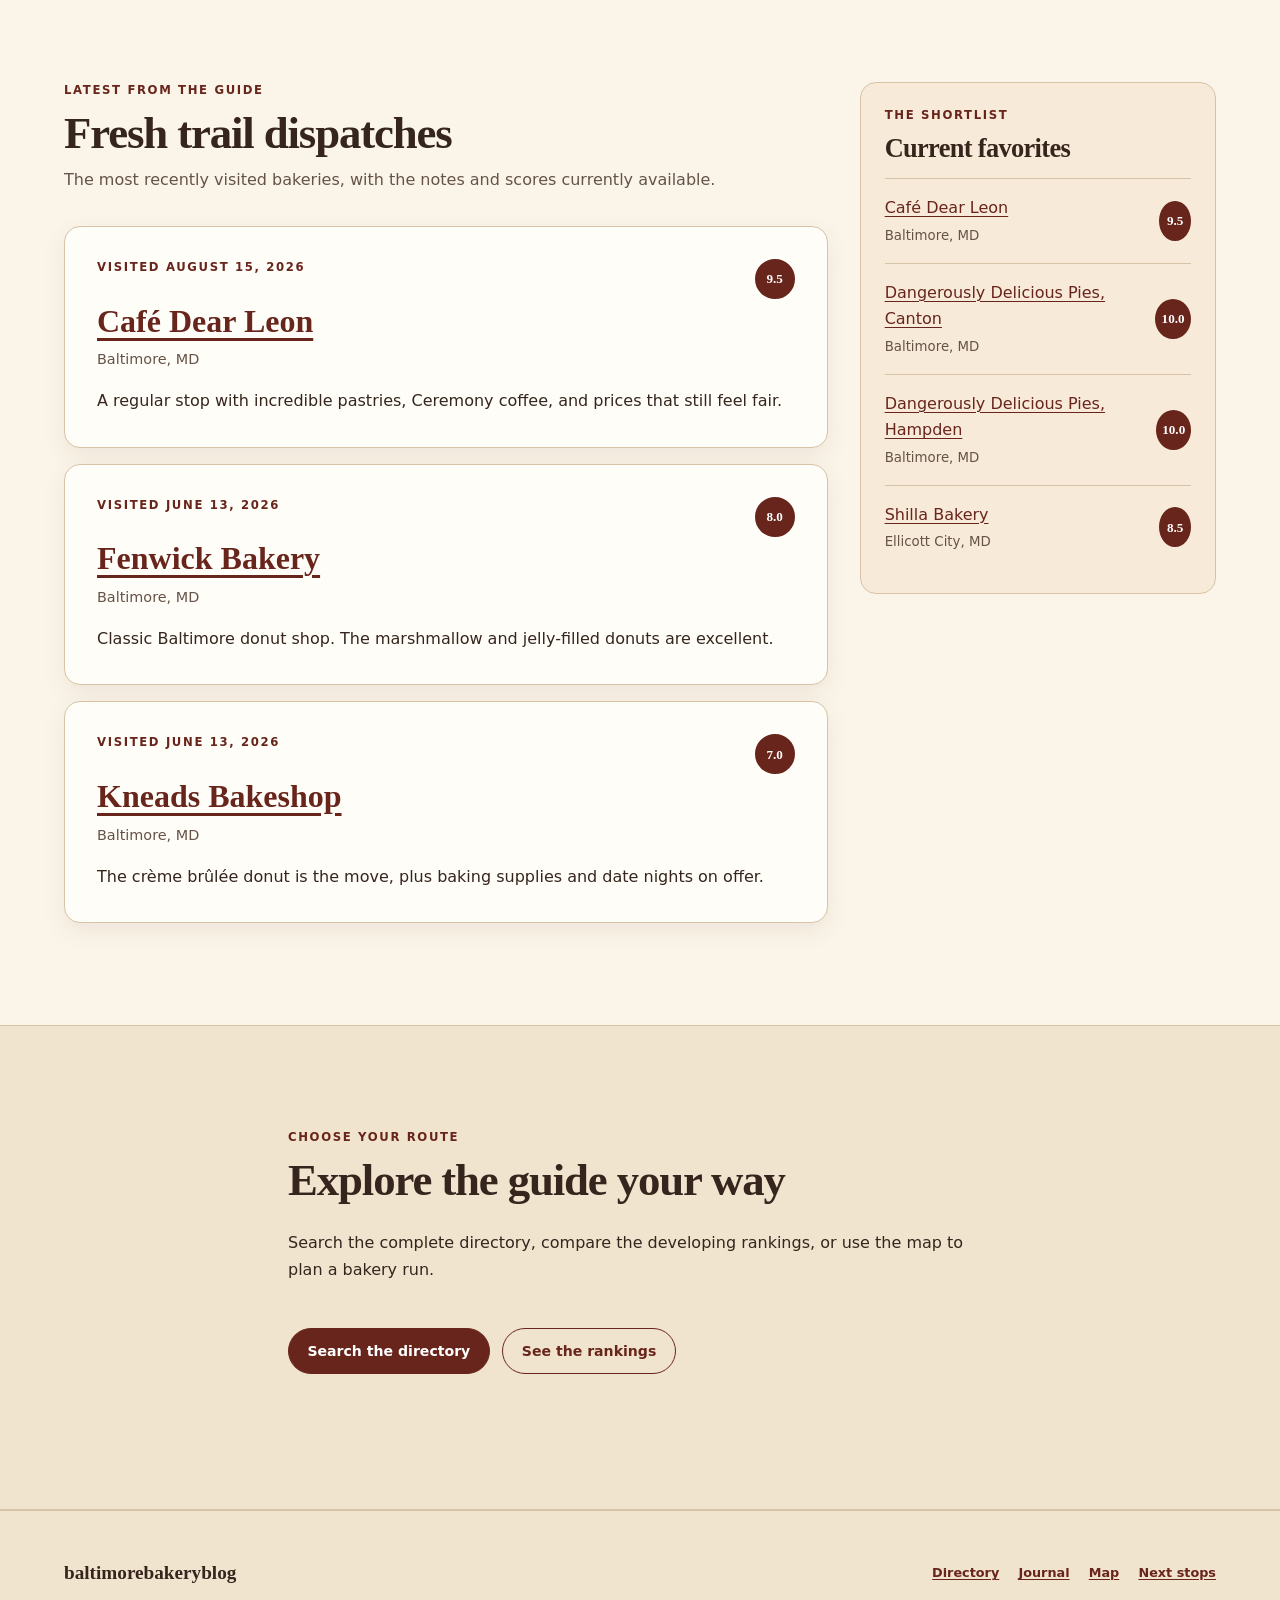
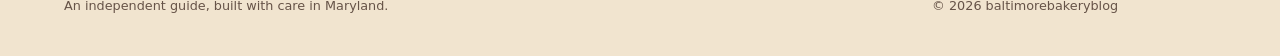
==== commit 5a041460: "Score more bakeries, drop four, and rewrite all em dashes Score 13 previously-unrated bakeries and r" ====
--- a/index.html
+++ b/index.html
@@ -41,7 +41,7 @@
         </div>
         <aside class="hero-note" aria-label="About the guide">
           <p class="eyebrow">From the notebook</p>
-          <p>Every stop is logged from real trail data. Scores, favorites, and full reviews appear only when they’re ready—never filled in for show.</p>
+          <p>Every stop is logged from real trail data. Scores, favorites, and full reviews appear only when they’re ready, never filled in for show.</p>
         </aside>
       </section>
 
--- a/style.css
+++ b/style.css
@@ -1,4 +1,4 @@
-/* baltimorebakeryblog — responsive editorial design system */
+/* baltimorebakeryblog: responsive editorial design system */
 
 :root {
   --paper: #fbf5e9;
@@ -637,10 +637,16 @@
 .journal-card {
   display: grid;
   overflow: hidden;
-  grid-template-columns: auto minmax(0, 1.25fr) minmax(15rem, 0.6fr);
+  grid-template-columns: auto minmax(0, 1fr);
   border: 1px solid var(--rule);
   border-radius: var(--radius-large);
   background: var(--surface);
+  box-shadow: var(--shadow-small);
+}
+
+.journal-card--featured {
+  grid-template-columns: auto minmax(0, 1.25fr) minmax(15rem, 0.6fr);
+  border-color: var(--brick-dark);
   box-shadow: var(--shadow);
 }
 
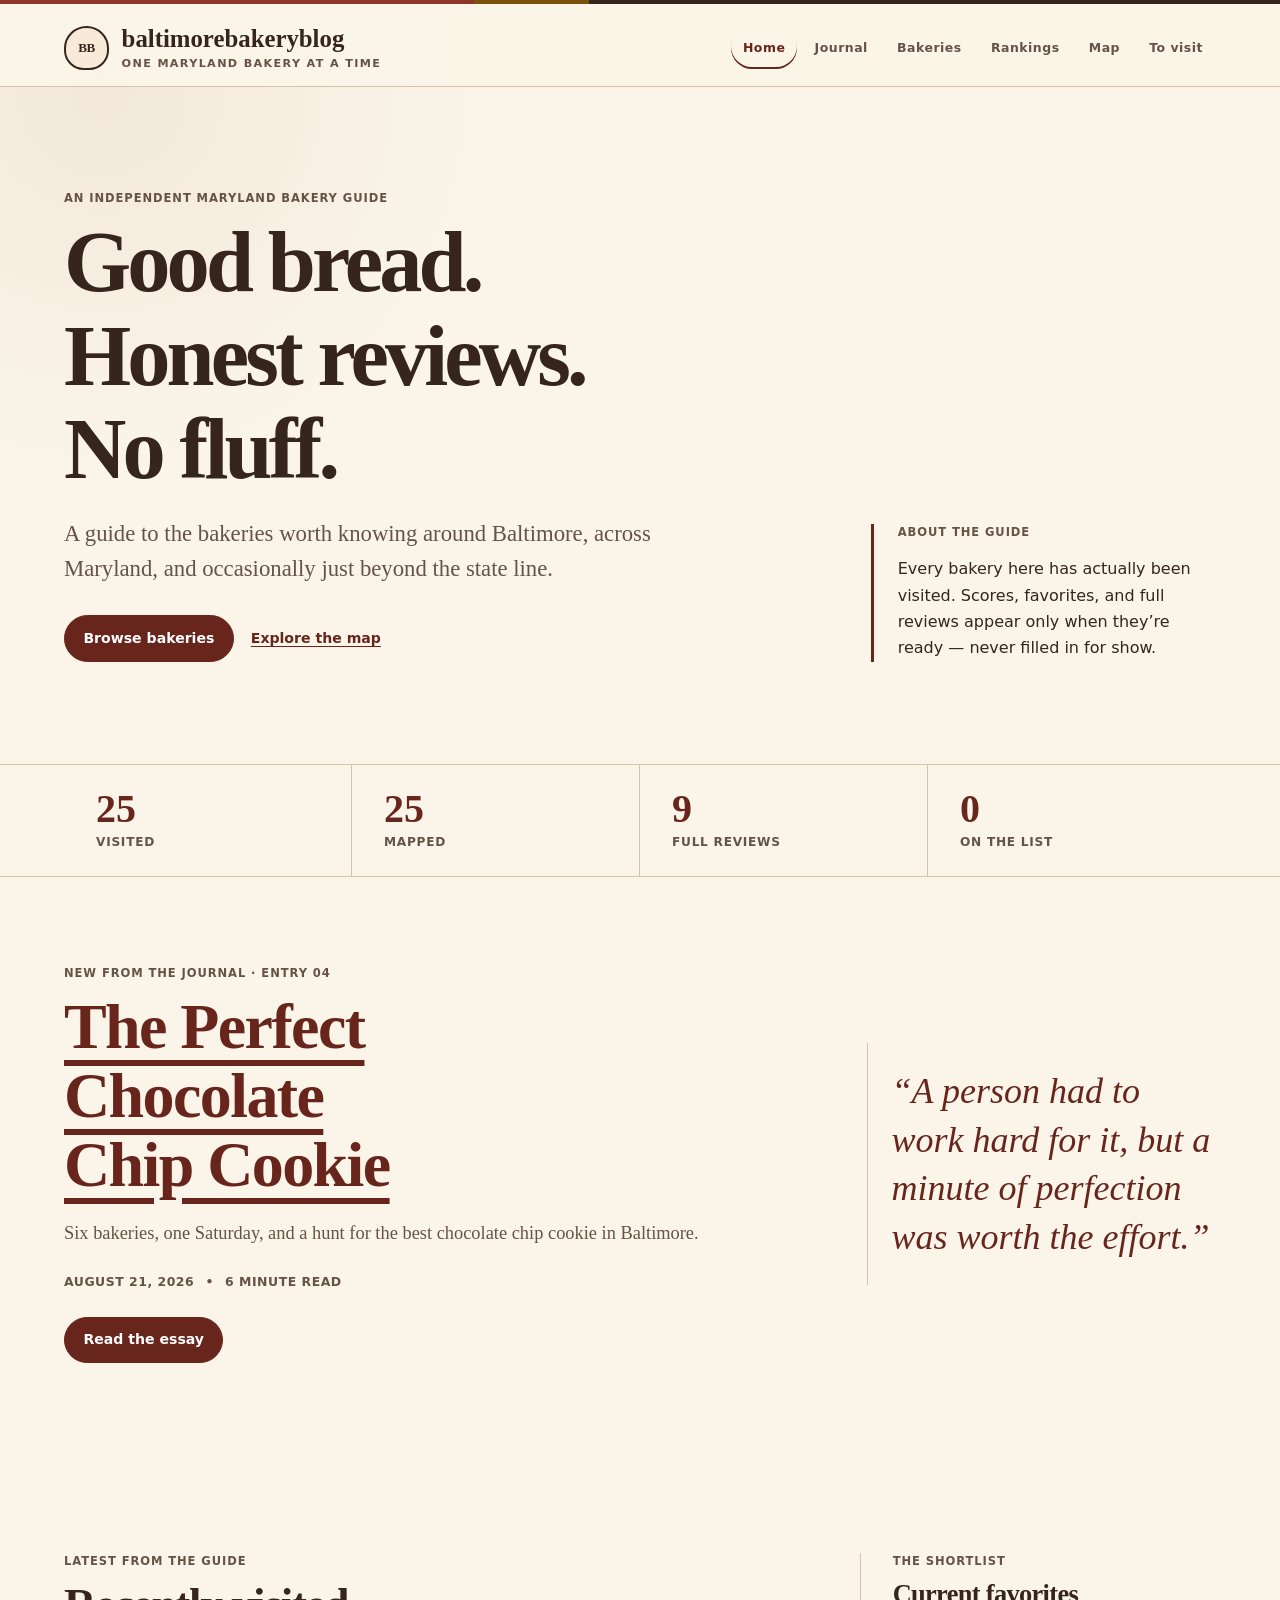
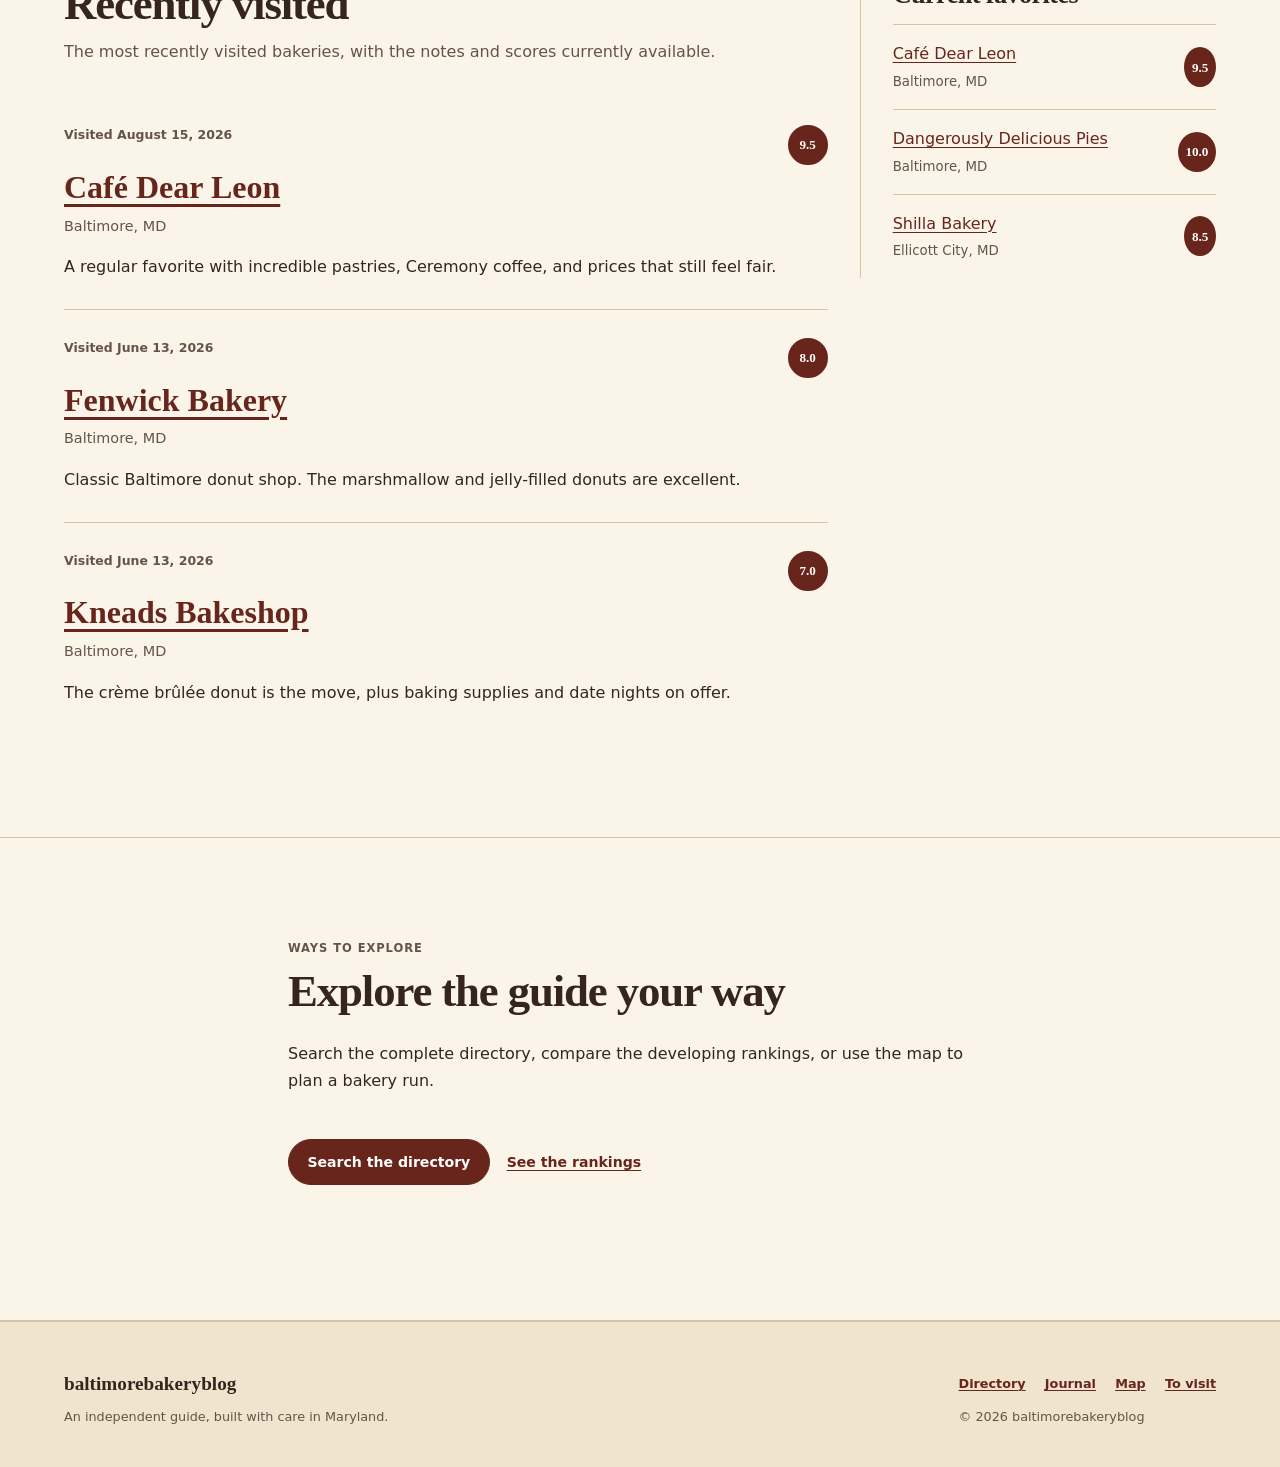
==== commit 51193254: "Drop the trail metaphor and redesign toward a minimalist look Copy across every page now talks plain" ====
--- a/index.html
+++ b/index.html
@@ -3,7 +3,7 @@
 <head>
   <meta charset="utf-8">
   <meta name="viewport" content="width=device-width, initial-scale=1">
-  <meta name="description" content="Follow a warm, independent guide to Maryland bakeries with visited stops, tasting notes, rankings, and an interactive trail map.">
+  <meta name="description" content="An independent guide to Maryland bakeries, with visit notes, rankings, and an interactive map.">
   <meta name="theme-color" content="#68251c">
   <title>Maryland Bakery Guide | baltimorebakeryblog</title>
   <link rel="stylesheet" href="style.css?v=20260821-post1">
@@ -32,21 +32,21 @@
       <section class="container hero" aria-labelledby="hero-title">
         <div>
           <p class="eyebrow">An independent Maryland bakery guide</p>
-          <h1 id="hero-title">Good bread. Sweet finds. The whole trail.</h1>
-          <p class="hero-deck">A field guide to the bakeries worth knowing around Baltimore, across Maryland, and at the occasional stop beyond the state line.</p>
+          <h1 id="hero-title">Good bread. Honest reviews. No fluff.</h1>
+          <p class="hero-deck">A guide to the bakeries worth knowing around Baltimore, across Maryland, and occasionally just beyond the state line.</p>
           <div class="hero-actions">
             <a class="button button--primary" href="bakeries.html">Browse bakeries</a>
             <a class="button button--secondary" href="map.html">Explore the map</a>
           </div>
         </div>
         <aside class="hero-note" aria-label="About the guide">
-          <p class="eyebrow">From the notebook</p>
-          <p>Every stop is logged from real trail data. Scores, favorites, and full reviews appear only when they’re ready, never filled in for show.</p>
+          <p class="eyebrow">About the guide</p>
+          <p>Every bakery here has actually been visited. Scores, favorites, and full reviews appear only when they’re ready — never filled in for show.</p>
         </aside>
       </section>
 
-      <section class="stats-band" aria-label="Trail at a glance">
-        <div class="container stats-grid" id="trail-stats"></div>
+      <section class="stats-band" aria-label="Bakeries at a glance">
+        <div class="container stats-grid" id="bakery-stats"></div>
       </section>
 
       <section class="section journal-feature-section" aria-labelledby="home-journal-title">
@@ -67,10 +67,10 @@
           <div>
             <div class="section-heading">
               <p class="eyebrow">Latest from the guide</p>
-              <h2 id="dispatch-heading">Fresh trail dispatches</h2>
-              <p id="dispatch-intro">The most recently visited bakeries, with the notes and scores currently available.</p>
+              <h2 id="recent-heading">Recently visited</h2>
+              <p id="recent-intro">The most recently visited bakeries, with the notes and scores currently available.</p>
             </div>
-            <div class="editorial-stack" id="home-dispatches"></div>
+            <div class="editorial-stack" id="home-recent"></div>
           </div>
           <aside class="favorites-panel" aria-labelledby="favorites-title">
             <p class="eyebrow">The shortlist</p>
@@ -82,7 +82,7 @@
 
       <section class="section section--tinted">
         <div class="container section-heading">
-          <p class="eyebrow">Choose your route</p>
+          <p class="eyebrow">Ways to explore</p>
           <h2>Explore the guide your way</h2>
           <p>Search the complete directory, compare the developing rankings, or use the map to plan a bakery run.</p>
           <div class="inline-actions">
@@ -104,7 +104,7 @@
             <a href="bakeries.html">Directory</a>
             <a href="blog.html">Journal</a>
             <a href="map.html">Map</a>
-            <a href="to-visit.html">Next stops</a>
+            <a href="to-visit.html">To visit</a>
           </nav>
           <p class="footer-meta">&copy; 2026 baltimorebakeryblog</p>
         </div>
--- a/style.css
+++ b/style.css
@@ -215,10 +215,8 @@
 }
 
 .site-nav a[aria-current="page"] {
-  border-color: var(--brick-dark);
   color: var(--brick-dark);
-  background: var(--surface-warm);
-  box-shadow: inset 0 -3px 0 var(--brick-dark);
+  box-shadow: inset 0 -2px 0 var(--brick-dark);
 }
 
 main {
@@ -258,11 +256,11 @@
 
 .eyebrow {
   margin: 0 0 0.65rem;
-  color: var(--brick-dark);
+  color: var(--ink-soft);
   font-family: var(--sans);
-  font-size: 0.73rem;
-  font-weight: 850;
-  letter-spacing: 0.14em;
+  font-size: 0.72rem;
+  font-weight: 700;
+  letter-spacing: 0.08em;
   line-height: 1.4;
   text-transform: uppercase;
 }
@@ -277,20 +275,6 @@
   padding-block: clamp(3.2rem, 8vw, 7.5rem);
 }
 
-.hero::after {
-  position: absolute;
-  right: 5%;
-  bottom: 11%;
-  z-index: -1;
-  width: min(25vw, 15rem);
-  aspect-ratio: 1;
-  border: 1px solid var(--rule);
-  border-radius: 52% 48% 48% 52%;
-  box-shadow: inset 0 0 0 1.1rem var(--paper), inset 0 0 0 1.2rem var(--rule);
-  content: "";
-  transform: rotate(14deg);
-}
-
 .hero h1 {
   max-width: 13ch;
   margin-bottom: 1.25rem;
@@ -319,7 +303,7 @@
   align-items: center;
   justify-content: center;
   padding: 0.72rem 1.15rem;
-  border: 1px solid var(--brick-dark);
+  border: 1px solid transparent;
   border-radius: 999px;
   font-size: 0.88rem;
   font-weight: 800;
@@ -329,32 +313,34 @@
 }
 
 .button--primary {
+  border-color: var(--brick-dark);
   background: var(--brick-dark);
   color: #fff;
 }
 
 .button--primary:hover {
+  border-color: var(--brick);
   background: var(--brick);
   color: #fff;
 }
 
 .button--secondary {
+  padding-inline: 0.2rem;
   background: transparent;
   color: var(--brick-dark);
+  text-decoration: underline;
+  text-decoration-thickness: 0.09em;
+  text-underline-offset: 0.18em;
 }
 
 .button--secondary:hover {
-  background: var(--surface-warm);
-  color: var(--brick-dark);
+  color: var(--brick);
 }
 
 .hero-note {
   align-self: end;
-  padding: 1.5rem;
-  border: 1px solid var(--rule);
-  border-radius: var(--radius-large);
-  background: var(--surface);
-  box-shadow: var(--shadow-small);
+  padding-left: 1.5rem;
+  border-left: 3px solid var(--brick-dark);
 }
 
 .hero-note p:last-child {
@@ -363,8 +349,6 @@
 
 .stats-band {
   border-block: 1px solid var(--rule);
-  background: var(--ink);
-  color: #fff;
 }
 
 .stats-grid {
@@ -376,7 +360,7 @@
   display: grid;
   gap: 0.2rem;
   padding: 1.5rem clamp(0.6rem, 3vw, 2rem);
-  border-right: 1px solid rgba(255, 255, 255, 0.22);
+  border-right: 1px solid var(--rule);
 }
 
 .stat:last-child {
@@ -384,13 +368,14 @@
 }
 
 .stat strong {
+  color: var(--brick-dark);
   font-family: var(--serif);
   font-size: clamp(1.65rem, 4vw, 2.5rem);
   line-height: 1;
 }
 
 .stat span {
-  color: #eadfce;
+  color: var(--ink-soft);
   font-size: 0.76rem;
   font-weight: 750;
   letter-spacing: 0.06em;
@@ -403,7 +388,6 @@
 
 .section--tinted {
   border-block: 1px solid var(--rule);
-  background: var(--paper-deep);
 }
 
 .section-heading {
@@ -429,21 +413,23 @@
 
 .editorial-stack {
   display: grid;
-  gap: 1rem;
-}
-
-.editorial-card,
-.bakery-card,
-.backlog-card,
-.winner-card {
-  border: 1px solid var(--rule);
-  border-radius: var(--radius);
-  background: var(--surface);
-  box-shadow: var(--shadow-small);
+  gap: 0;
+}
+
+.card-label {
+  margin: 0 0 0.4rem;
+  color: var(--ink-soft);
+  font-size: 0.78rem;
+  font-weight: 700;
 }
 
 .editorial-card {
-  padding: clamp(1.25rem, 3vw, 2rem);
+  padding-block: clamp(1.25rem, 3vw, 1.75rem);
+  border-bottom: 1px solid var(--rule);
+}
+
+.editorial-stack > .editorial-card:last-child {
+  border-bottom: 0;
 }
 
 .editorial-card__top {
@@ -476,10 +462,8 @@
 
 .favorites-panel {
   align-self: start;
-  padding: 1.5rem;
-  border: 1px solid var(--rule);
-  border-radius: var(--radius);
-  background: var(--surface-warm);
+  padding-left: 2rem;
+  border-left: 1px solid var(--rule);
 }
 
 .favorites-panel h2 {
@@ -531,39 +515,14 @@
 }
 
 .journal-feature {
-  position: relative;
-  display: grid;
-  overflow: hidden;
+  display: grid;
   grid-template-columns: minmax(0, 1.35fr) minmax(15rem, 0.65fr);
   gap: clamp(2rem, 6vw, 5rem);
   align-items: center;
-  padding: clamp(1.6rem, 5vw, 4rem);
-  border-radius: var(--radius-large);
-  background: var(--ink);
-  box-shadow: var(--shadow);
-  color: #fff;
-}
-
-.journal-feature::after {
-  position: absolute;
-  right: -4rem;
-  bottom: -6rem;
-  width: 17rem;
-  aspect-ratio: 1;
-  border: 1px solid rgba(255, 255, 255, 0.18);
-  border-radius: 50%;
-  box-shadow: inset 0 0 0 2rem var(--ink), inset 0 0 0 calc(2rem + 1px) rgba(255, 255, 255, 0.18);
-  content: "";
 }
 
 .journal-feature__copy {
   position: relative;
-  z-index: 1;
-}
-
-.journal-feature .eyebrow,
-.article-hero .eyebrow {
-  color: #f4c795;
 }
 
 .journal-feature h2 {
@@ -572,14 +531,9 @@
   font-size: clamp(2rem, 5vw, 4rem);
 }
 
-.journal-feature h2 a {
-  color: #fff;
-  text-decoration-color: rgba(255, 255, 255, 0.45);
-}
-
 .journal-feature__copy > p:not(.eyebrow) {
   max-width: 42rem;
-  color: #eadfce;
+  color: var(--ink-soft);
   font-family: var(--serif);
   font-size: 1.15rem;
 }
@@ -598,27 +552,21 @@
 
 .journal-feature .article-meta {
   margin-top: 1.5rem;
-  color: #d9cbb8;
 }
 
 .journal-feature .button--primary {
   margin-top: 1.5rem;
-  border-color: #fff;
-  background: #fff;
+}
+
+.journal-feature__quote {
+  margin: 0;
+  padding: 1.5rem 0 1.5rem 1.5rem;
+  border-left: 1px solid var(--rule);
+}
+
+.journal-feature__quote p {
+  margin: 0;
   color: var(--brick-dark);
-}
-
-.journal-feature__quote {
-  position: relative;
-  z-index: 1;
-  margin: 0;
-  padding: 1.5rem 0 1.5rem 1.5rem;
-  border-left: 1px solid rgba(255, 255, 255, 0.35);
-}
-
-.journal-feature__quote p {
-  margin: 0;
-  color: #fff;
   font-family: var(--serif);
   font-size: clamp(1.45rem, 3vw, 2.25rem);
   font-style: italic;
@@ -636,22 +584,21 @@
 
 .journal-card {
   display: grid;
-  overflow: hidden;
   grid-template-columns: auto minmax(0, 1fr);
-  border: 1px solid var(--rule);
-  border-radius: var(--radius-large);
-  background: var(--surface);
-  box-shadow: var(--shadow-small);
+  padding-block: clamp(1.75rem, 4vw, 2.5rem);
+  border-bottom: 1px solid var(--rule);
+}
+
+.journal-index > .journal-card:last-child {
+  border-bottom: 0;
 }
 
 .journal-card--featured {
   grid-template-columns: auto minmax(0, 1.25fr) minmax(15rem, 0.6fr);
-  border-color: var(--brick-dark);
-  box-shadow: var(--shadow);
 }
 
 .journal-card__number {
-  padding: 1.75rem 1.25rem;
+  padding-inline: 0 1.25rem;
   border-right: 1px solid var(--rule);
   color: var(--brick-dark);
   font-family: var(--serif);
@@ -661,7 +608,7 @@
 }
 
 .journal-card__body {
-  padding: clamp(1.5rem, 4vw, 3rem);
+  padding-inline: clamp(1.5rem, 4vw, 2.5rem);
 }
 
 .journal-card__body h2 {
@@ -692,7 +639,6 @@
   padding: clamp(1.5rem, 4vw, 2.5rem);
   place-items: center;
   border-left: 1px solid var(--rule);
-  background: var(--surface-warm);
 }
 
 .journal-card__quote p {
@@ -704,34 +650,25 @@
   line-height: 1.35;
 }
 
-.article-hero {
-  background:
-    radial-gradient(circle at 82% 22%, rgba(244, 199, 149, 0.12), transparent 18rem),
-    var(--ink);
-  color: #fff;
-}
-
 .article-hero__inner {
   max-width: 68rem;
-  padding-block: clamp(2rem, 7vw, 6rem);
+  padding-block: clamp(3rem, 8vw, 7rem) clamp(2rem, 7vw, 6rem);
 }
 
 .article-hero .back-link {
   margin-bottom: clamp(2rem, 5vw, 4rem);
-  color: #fff;
 }
 
 .article-hero h1 {
   max-width: 12ch;
   margin-bottom: 1.25rem;
-  color: #fff;
   font-size: clamp(3rem, 9vw, 7.25rem);
 }
 
 .article-deck {
   max-width: 47rem;
   margin: 0;
-  color: #eadfce;
+  color: var(--ink-soft);
   font-family: var(--serif);
   font-size: clamp(1.15rem, 2.3vw, 1.55rem);
   line-height: 1.6;
@@ -739,19 +676,16 @@
 
 .article-hero .article-meta {
   margin-top: 2rem;
-  color: #d9cbb8;
 }
 
 .article-layout {
   display: grid;
-  grid-template-columns: minmax(0, var(--reading)) minmax(15rem, 0.45fr);
-  gap: clamp(2.5rem, 8vw, 7rem);
-  align-items: start;
   justify-content: center;
   padding-block: clamp(3.5rem, 9vw, 7.5rem);
 }
 
 .article-body {
+  width: min(100%, var(--reading));
   min-width: 0;
 }
 
@@ -762,104 +696,13 @@
   line-height: 1.85;
 }
 
-.article-body .article-lede {
-  color: var(--brick-dark);
-  font-size: clamp(1.35rem, 3vw, 1.75rem);
-  line-height: 1.65;
-}
-
-.article-divider {
-  display: flex;
-  align-items: center;
-  justify-content: center;
-  margin: clamp(2.5rem, 7vw, 4.5rem) 0;
-}
-
-.article-divider::before,
-.article-divider::after {
-  width: 3rem;
-  height: 1px;
-  background: var(--rule);
-  content: "";
-}
-
-.article-divider span {
-  width: 0.55rem;
-  height: 0.55rem;
-  margin-inline: 0.75rem;
-  border: 1px solid var(--brick-dark);
-  transform: rotate(45deg);
-}
-
-.article-pullquote {
-  margin: clamp(3rem, 7vw, 5rem) 0;
-  padding: 2rem 0;
-  border-block: 1px solid var(--rule);
-}
-
-.article-pullquote p {
-  margin: 0;
-  color: var(--brick-dark);
-  font-family: var(--serif);
-  font-size: clamp(1.55rem, 4vw, 2.45rem);
-  font-style: italic;
-  line-height: 1.45;
-}
-
-.article-body .article-emphasis {
-  margin-block: 2.5rem;
-  color: var(--ink);
-  font-size: clamp(1.7rem, 4vw, 2.5rem);
-  font-style: italic;
-  font-weight: 700;
-  line-height: 1.35;
-}
-
-.word-note {
-  margin-block: clamp(3rem, 7vw, 5rem);
-  padding: clamp(1.5rem, 4vw, 2.75rem);
-  border: 1px solid var(--rule);
-  border-radius: var(--radius-large);
-  background: var(--surface-warm);
-}
-
-.word-note h2 {
-  margin-bottom: 1.2rem;
-}
-
-.word-note > p:last-child {
-  margin-bottom: 0;
-}
-
-.article-ending {
-  margin-top: clamp(3rem, 8vw, 6rem);
-  padding-left: clamp(1.25rem, 4vw, 2.5rem);
-  border-left: 4px solid var(--brick-dark);
-}
-
-.article-ending p {
-  margin: 0;
-  font-family: var(--serif);
-  font-size: clamp(1.7rem, 5vw, 3.25rem);
-  font-weight: 800;
-  line-height: 1.25;
-}
-
-.article-ending p:last-child {
-  color: var(--brick-dark);
-  font-style: italic;
-}
-
-.article-rail {
-  position: sticky;
-  top: 2rem;
-  padding: 1.5rem;
-  border-top: 3px solid var(--brick-dark);
-  background: var(--surface-warm);
-}
-
-.article-rail > p:not(.eyebrow) {
-  color: var(--ink-soft);
+.article-closing-note {
+  color: var(--ink-soft);
+}
+
+.article-closing-note .text-link {
+  display: inline;
+  min-height: 0;
 }
 
 .next-essay {
@@ -868,10 +711,8 @@
   align-items: center;
   justify-content: space-between;
   margin-bottom: var(--space-7);
-  padding: clamp(1.5rem, 5vw, 3rem);
-  border: 1px solid var(--rule);
-  border-radius: var(--radius-large);
-  background: var(--paper-deep);
+  padding-top: clamp(2rem, 5vw, 3rem);
+  border-top: 1px solid var(--rule);
 }
 
 .next-essay h2,
@@ -902,12 +743,9 @@
   grid-template-columns: minmax(14rem, 1.4fr) repeat(2, minmax(10rem, 0.7fr)) auto;
   gap: 1rem;
   align-items: end;
-  margin-bottom: 1rem;
-  padding: 1.25rem;
-  border: 1px solid var(--rule);
-  border-radius: var(--radius);
-  background: var(--surface);
-  box-shadow: var(--shadow-small);
+  margin-bottom: 1.5rem;
+  padding-bottom: 1.5rem;
+  border-bottom: 1px solid var(--rule);
 }
 
 .filter-field {
@@ -955,18 +793,35 @@
 .bakery-grid,
 .backlog-list {
   display: grid;
-  gap: 1rem;
+  gap: 0;
   margin: 0;
   padding: 0 0 var(--space-7);
   list-style: none;
 }
 
 .bakery-card {
-  display: grid;
-  grid-template-columns: auto minmax(0, 1fr) auto;
-  gap: 1.25rem;
-  align-items: center;
-  padding: clamp(1rem, 3vw, 1.5rem);
+  display: flex;
+  flex-wrap: wrap;
+  gap: 1rem 1.5rem;
+  align-items: center;
+  justify-content: space-between;
+  padding-block: clamp(1rem, 3vw, 1.25rem);
+  border-bottom: 1px solid var(--rule);
+}
+
+.bakery-grid > .bakery-card:last-child {
+  border-bottom: 0;
+}
+
+.bakery-card__body {
+  min-width: 0;
+}
+
+.bakery-card__meta {
+  display: flex;
+  flex: 0 0 auto;
+  align-items: center;
+  gap: 1rem;
 }
 
 .bakery-card h2,
@@ -975,8 +830,7 @@
   font-size: clamp(1.25rem, 3vw, 1.65rem);
 }
 
-.bakery-card .eyebrow,
-.backlog-card .eyebrow {
+.bakery-card .card-label {
   margin-bottom: 0.4rem;
 }
 
@@ -1063,10 +917,8 @@
 }
 
 .empty-panel {
-  padding: clamp(1.5rem, 4vw, 2.5rem);
-  border: 1px dashed #987d61;
-  border-radius: var(--radius);
-  background: var(--surface);
+  padding-left: 1.25rem;
+  border-left: 3px solid var(--rule);
 }
 
 .empty-panel--wide {
@@ -1131,11 +983,20 @@
 
 .winner-grid {
   display: grid;
+  gap: 0;
+}
+
+.winner-card {
+  display: flex;
   gap: 1rem;
-}
-
-.winner-card {
-  padding: 1.35rem;
+  align-items: center;
+  justify-content: space-between;
+  padding-block: 1.1rem;
+  border-bottom: 1px solid var(--rule);
+}
+
+.winner-grid > .winner-card:last-child {
+  border-bottom: 0;
 }
 
 .winner-card h3 {
@@ -1143,11 +1004,12 @@
 }
 
 .backlog-card {
-  display: flex;
-  gap: 2rem;
-  align-items: center;
-  justify-content: space-between;
-  padding: clamp(1.25rem, 3vw, 1.75rem);
+  padding-block: clamp(1.1rem, 3vw, 1.4rem);
+  border-bottom: 1px solid var(--rule);
+}
+
+.backlog-list > .backlog-card:last-child {
+  border-bottom: 0;
 }
 
 .map-layout {
@@ -1157,9 +1019,8 @@
 .map-frame {
   overflow: hidden;
   border: 1px solid var(--rule);
-  border-radius: var(--radius-large);
+  border-radius: var(--radius);
   background: var(--surface);
-  box-shadow: var(--shadow);
 }
 
 #map {
@@ -1222,12 +1083,12 @@
   text-align: right;
 }
 
-.trail-pin-wrap {
+.map-pin-wrap {
   background: transparent;
   border: 0;
 }
 
-.trail-pin {
+.map-pin {
   display: block;
   width: 1.35rem;
   height: 1.35rem;
@@ -1237,11 +1098,11 @@
   transform: rotate(-45deg);
 }
 
-.trail-pin--visited {
+.map-pin--visited {
   background: var(--brick-dark);
 }
 
-.trail-pin--planned {
+.map-pin--planned {
   background: var(--sage);
 }
 
@@ -1292,10 +1153,8 @@
   align-items: center;
   justify-content: space-between;
   min-width: 0;
-  padding: 1rem;
-  border: 1px solid var(--rule);
-  border-radius: var(--radius-small);
-  background: var(--surface);
+  padding-block: 0.9rem;
+  border-bottom: 1px solid var(--rule);
 }
 
 .map-directory li > span:first-child {
@@ -1320,14 +1179,6 @@
 
 .review-article {
   padding-block: clamp(2.5rem, 7vw, 6rem);
-}
-
-.review-hero {
-  padding: clamp(1.5rem, 5vw, 3.5rem);
-  border: 1px solid var(--rule);
-  border-radius: var(--radius-large);
-  background: var(--surface-warm);
-  box-shadow: var(--shadow);
 }
 
 .back-link {
@@ -1406,41 +1257,23 @@
   margin-top: 1.5rem;
 }
 
-.next-stop {
+.next-bakery {
   display: flex;
   gap: 2rem;
   align-items: center;
   justify-content: space-between;
-  padding: clamp(1.5rem, 4vw, 2.5rem);
-  border-radius: var(--radius);
-  background: var(--ink);
-  color: #fff;
-}
-
-.next-stop h2,
-.next-stop .eyebrow {
-  color: #fff;
-}
-
-.next-stop h2,
-.next-stop p {
+  padding-top: clamp(2rem, 5vw, 3rem);
+  border-top: 1px solid var(--rule);
+}
+
+.next-bakery h2,
+.next-bakery p {
   margin-bottom: 0;
-}
-
-.next-stop .button--primary {
-  border-color: #fff;
-  background: #fff;
-  color: var(--brick-dark);
 }
 
 .not-found {
   max-width: 46rem;
   margin: clamp(4rem, 12vw, 9rem) auto;
-  padding: clamp(1.5rem, 5vw, 3.5rem);
-  border: 1px solid var(--rule);
-  border-radius: var(--radius-large);
-  background: var(--surface);
-  box-shadow: var(--shadow);
   text-align: center;
 }
 
@@ -1454,7 +1287,7 @@
 }
 
 .not-found .button {
-  margin-top: 1rem;
+  margin-top: 1.5rem;
 }
 
 .site-footer {
@@ -1512,8 +1345,7 @@
   .home-grid,
   .rankings-layout,
   .journal-feature,
-  .journal-card,
-  .article-layout {
+  .journal-card {
     grid-template-columns: 1fr;
   }
 
@@ -1525,23 +1357,34 @@
     max-width: 35rem;
   }
 
+  .favorites-panel {
+    padding-left: 0;
+    border-left: 0;
+    padding-top: 2rem;
+    border-top: 1px solid var(--rule);
+  }
+
   .journal-feature__quote {
-    border-top: 1px solid rgba(255, 255, 255, 0.35);
+    border-top: 1px solid var(--rule);
     border-left: 0;
   }
 
   .journal-card__number {
+    padding-inline: 0;
+    padding-bottom: 1rem;
     border-right: 0;
     border-bottom: 1px solid var(--rule);
   }
 
+  .journal-card__body {
+    padding-inline: 0;
+    padding-top: 1.5rem;
+  }
+
   .journal-card__quote {
+    padding-inline: 0;
     border-top: 1px solid var(--rule);
     border-left: 0;
-  }
-
-  .article-rail {
-    position: static;
   }
 
   .filters {
@@ -1600,7 +1443,7 @@
   }
 
   .stat:nth-child(-n + 2) {
-    border-bottom: 1px solid rgba(255, 255, 255, 0.22);
+    border-bottom: 1px solid var(--rule);
   }
 
   .filters {
@@ -1612,32 +1455,18 @@
   }
 
   .bakery-card {
-    grid-template-columns: auto minmax(0, 1fr);
-    align-items: start;
-  }
-
-  .card-arrow {
-    grid-column: 2;
-  }
-
-  .backlog-card,
-  .next-stop,
+    align-items: flex-start;
+  }
+
+  .next-bakery,
   .next-essay,
   .footer-inner {
     align-items: start;
     flex-direction: column;
   }
 
-  .journal-feature {
-    padding: 1.5rem;
-  }
-
   .article-hero__inner {
     padding-top: 1.5rem;
-  }
-
-  .article-pullquote {
-    margin-block: 2.5rem;
   }
 
   .footer-inner {
@@ -1682,7 +1511,7 @@
     gap: 0.8rem;
   }
 
-  .bakery-card__score .score {
+  .bakery-card__meta .score {
     min-width: 4.2rem;
     min-height: 2.5rem;
     border-radius: 999px;
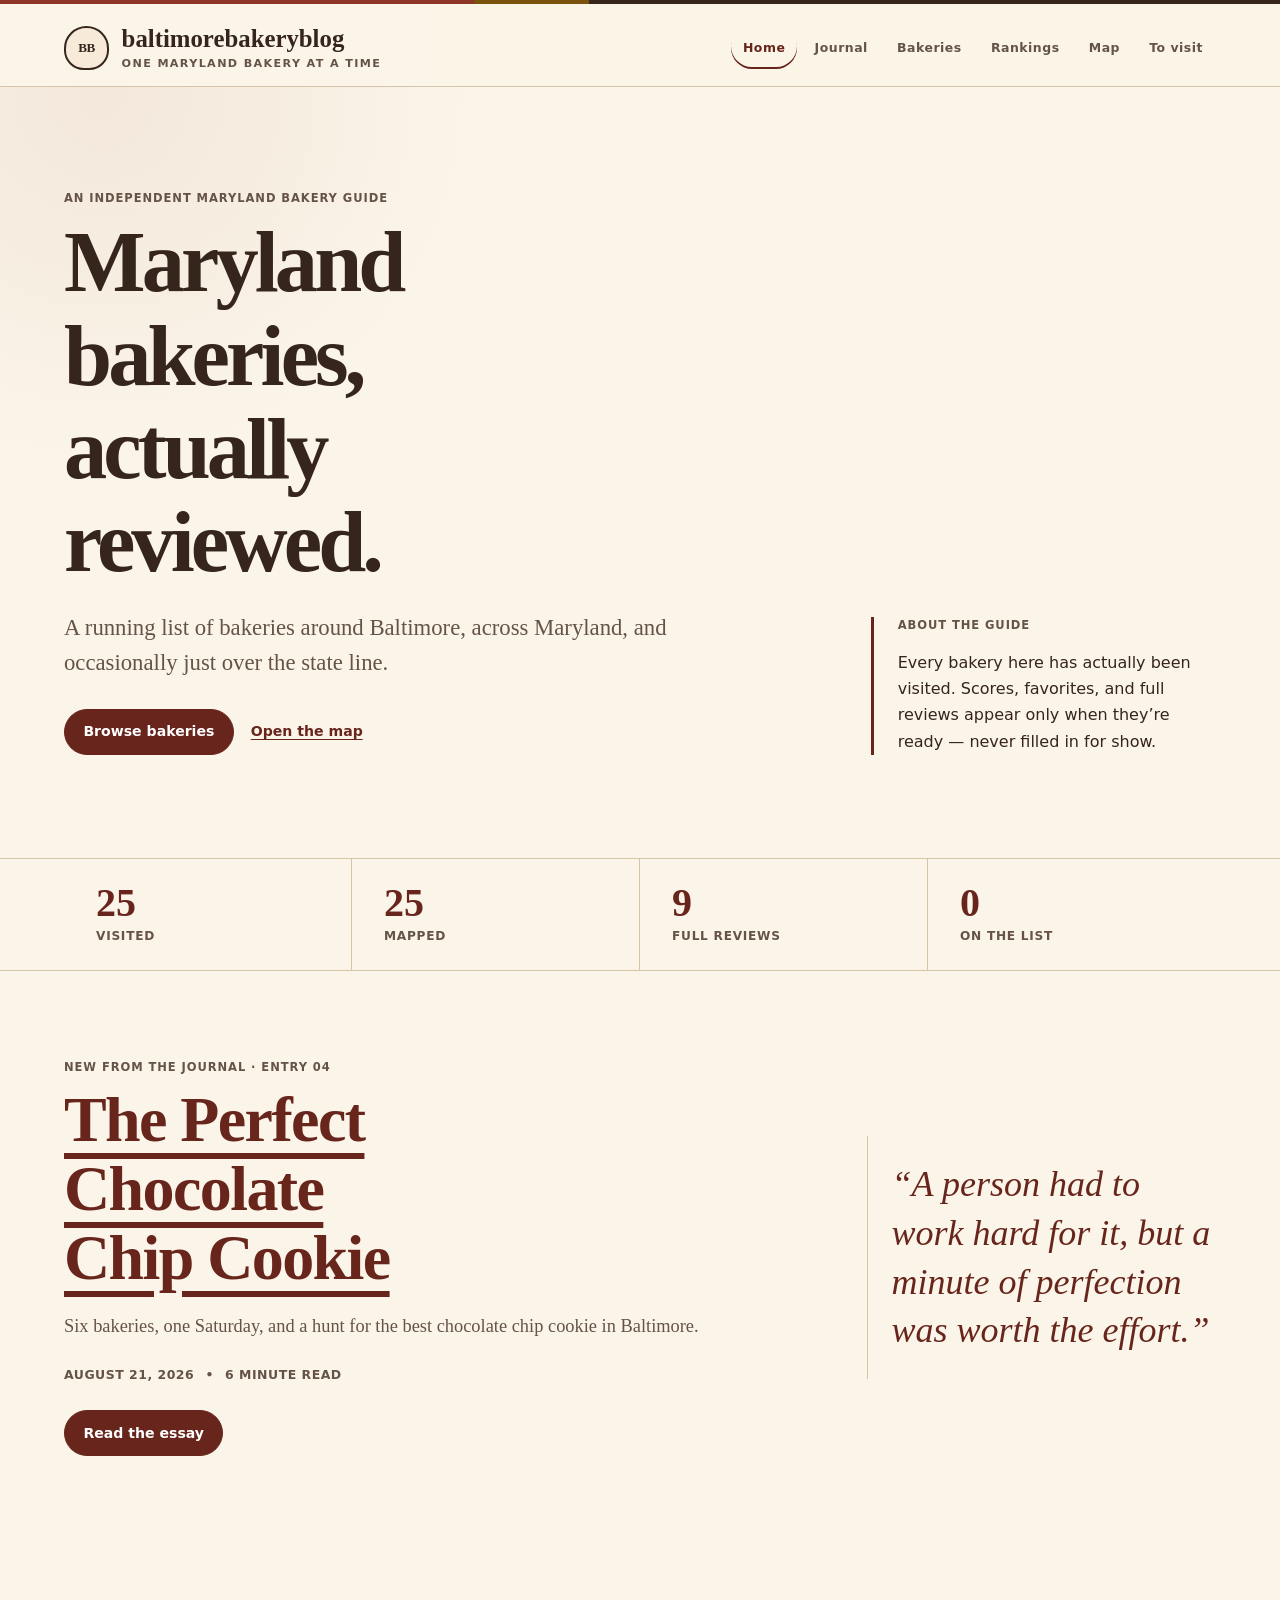
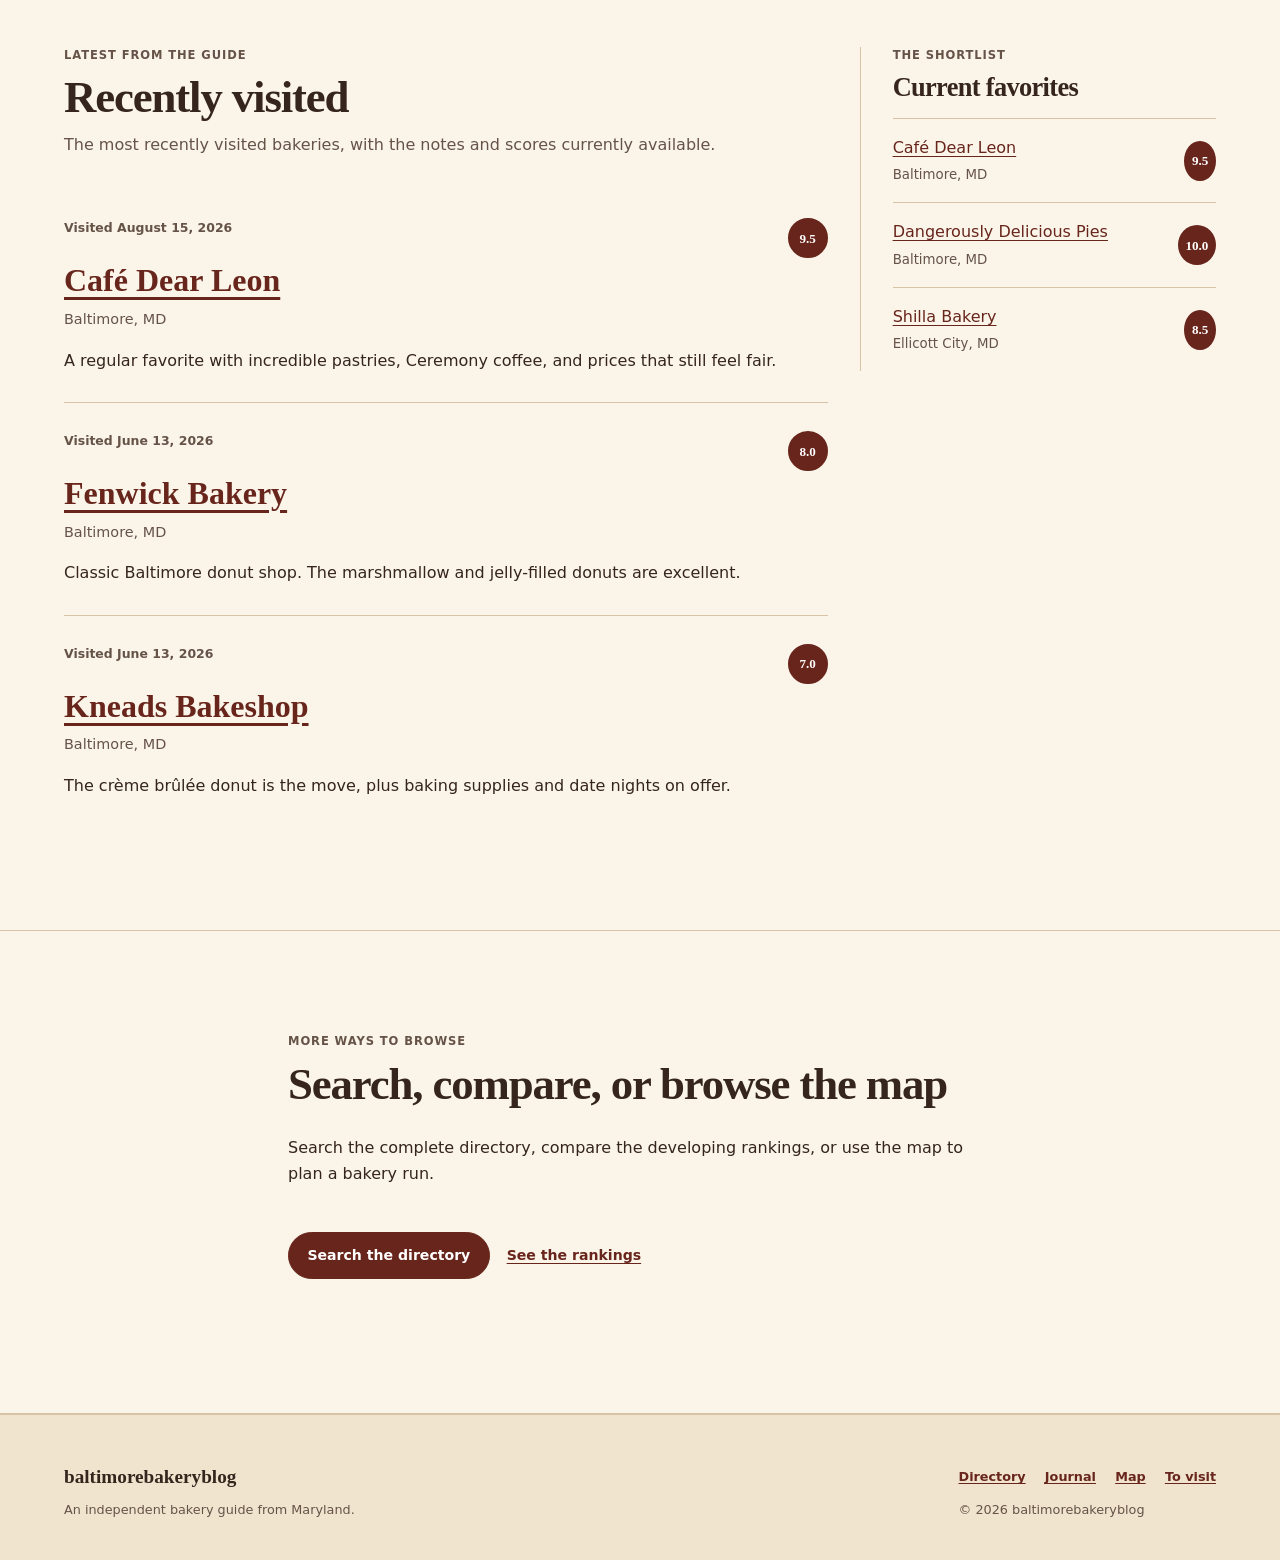
==== commit 46e5f3ce: "Rewrite remaining marketing-y copy to plainer language The overused word "explore" (15+ instances ac" ====
--- a/index.html
+++ b/index.html
@@ -32,11 +32,11 @@
       <section class="container hero" aria-labelledby="hero-title">
         <div>
           <p class="eyebrow">An independent Maryland bakery guide</p>
-          <h1 id="hero-title">Good bread. Honest reviews. No fluff.</h1>
-          <p class="hero-deck">A guide to the bakeries worth knowing around Baltimore, across Maryland, and occasionally just beyond the state line.</p>
+          <h1 id="hero-title">Maryland bakeries, actually reviewed.</h1>
+          <p class="hero-deck">A running list of bakeries around Baltimore, across Maryland, and occasionally just over the state line.</p>
           <div class="hero-actions">
             <a class="button button--primary" href="bakeries.html">Browse bakeries</a>
-            <a class="button button--secondary" href="map.html">Explore the map</a>
+            <a class="button button--secondary" href="map.html">Open the map</a>
           </div>
         </div>
         <aside class="hero-note" aria-label="About the guide">
@@ -82,8 +82,8 @@
 
       <section class="section section--tinted">
         <div class="container section-heading">
-          <p class="eyebrow">Ways to explore</p>
-          <h2>Explore the guide your way</h2>
+          <p class="eyebrow">More ways to browse</p>
+          <h2>Search, compare, or browse the map</h2>
           <p>Search the complete directory, compare the developing rankings, or use the map to plan a bakery run.</p>
           <div class="inline-actions">
             <a class="button button--primary" href="bakeries.html">Search the directory</a>
@@ -97,7 +97,7 @@
       <div class="container footer-inner">
         <div>
           <p class="footer-brand">baltimorebakeryblog</p>
-          <p class="footer-note">An independent guide, built with care in Maryland.</p>
+          <p class="footer-note">An independent bakery guide from Maryland.</p>
         </div>
         <div>
           <nav class="footer-links" aria-label="Footer navigation">
